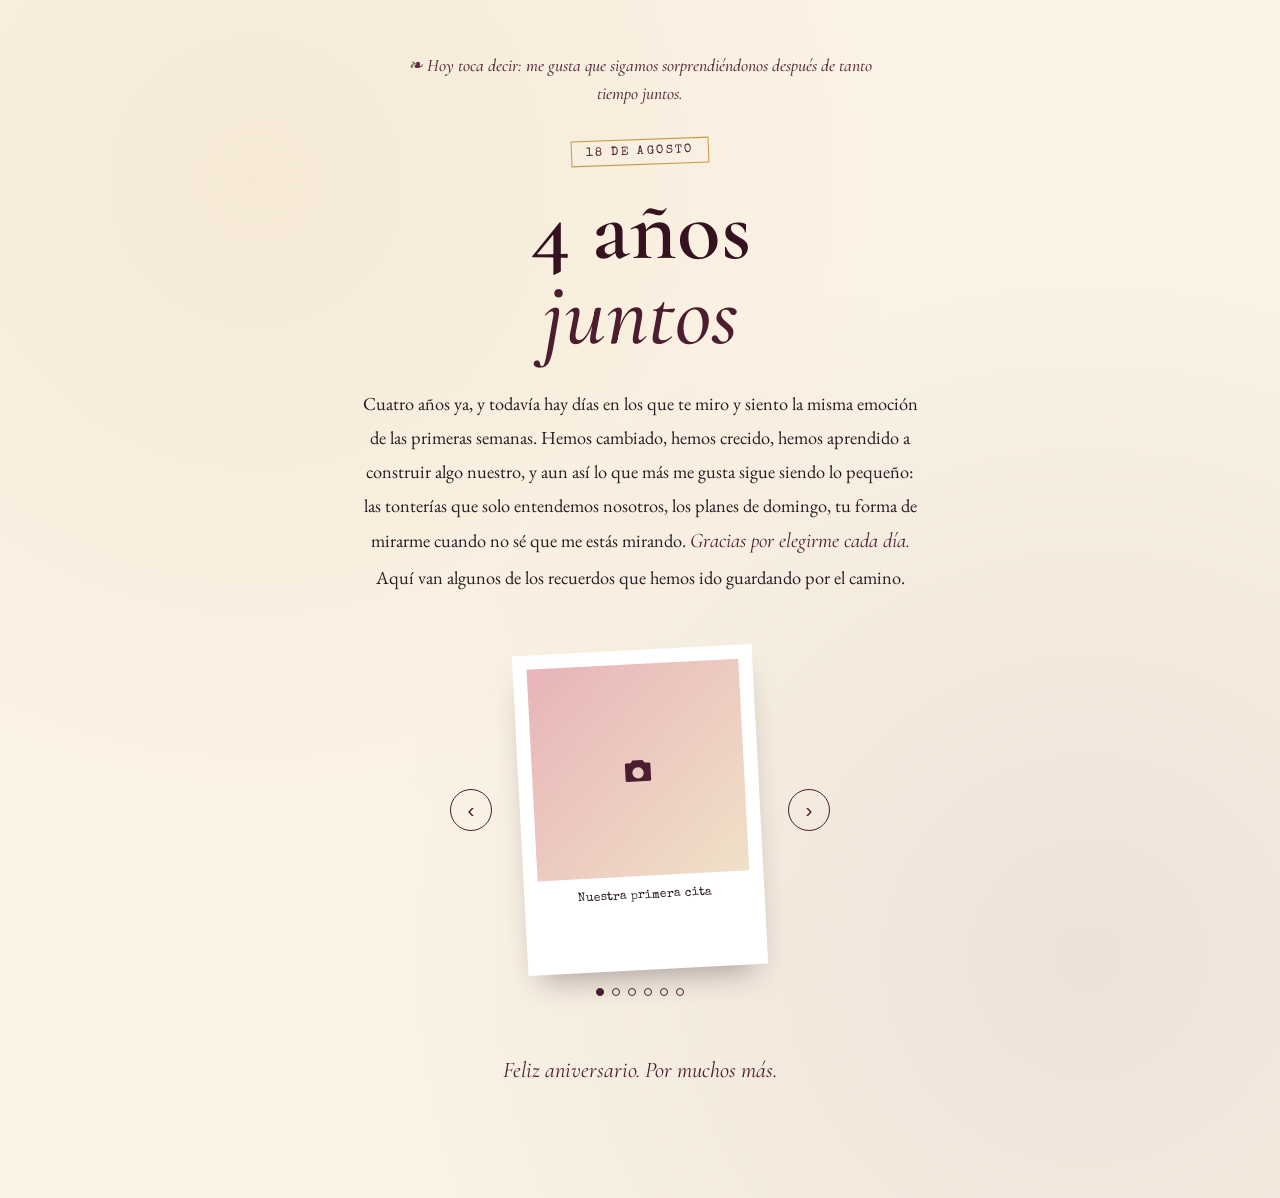
==== pagina2.html @ 9cd6035f "BASE" ====
<!DOCTYPE html>
<html lang="es">
<head>
<meta charset="UTF-8">
<meta name="viewport" content="width=device-width, initial-scale=1.0">
<title>4 años juntos</title>
<link rel="icon" href="data:image/svg+xml,%3Csvg xmlns='http://www.w3.org/2000/svg' viewBox='0 0 32 32'%3E%3Ctext y='26' font-size='26'%3E%E2%9D%A4%EF%B8%8F%3C/text%3E%3C/svg%3E">
<link rel="preconnect" href="https://fonts.googleapis.com">
<link rel="preconnect" href="https://fonts.gstatic.com" crossorigin>
<link href="https://fonts.googleapis.com/css2?family=Cormorant+Garamond:ital,wght@0,400;0,500;0,600;1,500&family=EB+Garamond:ital,wght@0,400;0,500;1,400&family=Special+Elite&display=swap" rel="stylesheet">
<link rel="stylesheet" href="styles.css">
</head>
<body>

  <div class="letter-page">
    <p class="daily-phrase" id="dailyPhrase"></p>
    <span class="date-stamp">18 de agosto</span>
    <h1 class="big-title">4 años<span>juntos</span></h1>

    <p class="love-text">
      Cuatro años ya, y todavía hay días en los que te miro y siento
      la misma emoción de las primeras semanas. Hemos cambiado, hemos
      crecido, hemos aprendido a construir algo nuestro, y aun así lo
      que más me gusta sigue siendo lo pequeño: las tonterías que solo
      entendemos nosotros, los planes de domingo, tu forma de mirarme
      cuando no sé que me estás mirando. <em>Gracias por elegirme cada día.</em>
      Aquí van algunos de los recuerdos que hemos ido guardando por el camino.
    </p>

    <div class="carousel">
      <button class="nav" id="prevBtn" aria-label="Foto anterior">‹</button>
      <div class="track-viewport" id="trackViewport">
        <!-- Cada figura es una foto. Sustituye el src de cada <img> por tus fotos reales
             (por ejemplo: fotos/1.jpg) y cambia el texto del figcaption por tu propio recuerdo. -->
        <figure class="polaroid" style="--tilt:-3deg">
          <div class="photo-frame">
            <img src="fotos/1.jpg" alt="Recuerdo 1" onerror="this.style.display='none'; this.nextElementSibling.style.display='flex'">
            <div class="fallback-icon" style="display:none; align-items:center; justify-content:center; width:100%; height:100%;">
              <svg viewBox="0 0 24 24"><path d="M4 7h3l1.5-2h7L17 7h3a1 1 0 0 1 1 1v11a1 1 0 0 1-1 1H4a1 1 0 0 1-1-1V8a1 1 0 0 1 1-1zm8 3a4 4 0 1 0 0 8 4 4 0 0 0 0-8z"/></svg>
            </div>
          </div>
          <figcaption>Nuestra primera cita</figcaption>
        </figure>
        <figure class="polaroid" style="--tilt:2deg">
          <div class="photo-frame">
            <img src="fotos/2.jpg" alt="Recuerdo 2" onerror="this.style.display='none'; this.nextElementSibling.style.display='flex'">
            <div class="fallback-icon" style="display:none; align-items:center; justify-content:center; width:100%; height:100%;">
              <svg viewBox="0 0 24 24"><path d="M4 7h3l1.5-2h7L17 7h3a1 1 0 0 1 1 1v11a1 1 0 0 1-1 1H4a1 1 0 0 1-1-1V8a1 1 0 0 1 1-1zm8 3a4 4 0 1 0 0 8 4 4 0 0 0 0-8z"/></svg>
            </div>
          </div>
          <figcaption>El primer viaje juntos</figcaption>
        </figure>
        <figure class="polaroid" style="--tilt:-1.5deg">
          <div class="photo-frame">
            <img src="fotos/3.jpg" alt="Recuerdo 3" onerror="this.style.display='none'; this.nextElementSibling.style.display='flex'">
            <div class="fallback-icon" style="display:none; align-items:center; justify-content:center; width:100%; height:100%;">
              <svg viewBox="0 0 24 24"><path d="M4 7h3l1.5-2h7L17 7h3a1 1 0 0 1 1 1v11a1 1 0 0 1-1 1H4a1 1 0 0 1-1-1V8a1 1 0 0 1 1-1zm8 3a4 4 0 1 0 0 8 4 4 0 0 0 0-8z"/></svg>
            </div>
          </div>
          <figcaption>Una noche cualquiera, de las buenas</figcaption>
        </figure>
        <figure class="polaroid" style="--tilt:3deg">
          <div class="photo-frame">
            <img src="fotos/4.jpg" alt="Recuerdo 4" onerror="this.style.display='none'; this.nextElementSibling.style.display='flex'">
            <div class="fallback-icon" style="display:none; align-items:center; justify-content:center; width:100%; height:100%;">
              <svg viewBox="0 0 24 24"><path d="M4 7h3l1.5-2h7L17 7h3a1 1 0 0 1 1 1v11a1 1 0 0 1-1 1H4a1 1 0 0 1-1-1V8a1 1 0 0 1 1-1zm8 3a4 4 0 1 0 0 8 4 4 0 0 0 0-8z"/></svg>
            </div>
          </div>
          <figcaption>Celebrando un cumpleaños</figcaption>
        </figure>
        <figure class="polaroid" style="--tilt:-2deg">
          <div class="photo-frame">
            <img src="fotos/5.jpg" alt="Recuerdo 5" onerror="this.style.display='none'; this.nextElementSibling.style.display='flex'">
            <div class="fallback-icon" style="display:none; align-items:center; justify-content:center; width:100%; height:100%;">
              <svg viewBox="0 0 24 24"><path d="M4 7h3l1.5-2h7L17 7h3a1 1 0 0 1 1 1v11a1 1 0 0 1-1 1H4a1 1 0 0 1-1-1V8a1 1 0 0 1 1-1zm8 3a4 4 0 1 0 0 8 4 4 0 0 0 0-8z"/></svg>
            </div>
          </div>
          <figcaption>Un domingo de sofá y manta</figcaption>
        </figure>
        <figure class="polaroid" style="--tilt:1.5deg">
          <div class="photo-frame">
            <img src="fotos/6.jpg" alt="Recuerdo 6" onerror="this.style.display='none'; this.nextElementSibling.style.display='flex'">
            <div class="fallback-icon" style="display:none; align-items:center; justify-content:center; width:100%; height:100%;">
              <svg viewBox="0 0 24 24"><path d="M4 7h3l1.5-2h7L17 7h3a1 1 0 0 1 1 1v11a1 1 0 0 1-1 1H4a1 1 0 0 1-1-1V8a1 1 0 0 1 1-1zm8 3a4 4 0 1 0 0 8 4 4 0 0 0 0-8z"/></svg>
            </div>
          </div>
          <figcaption>18 de agosto, otra vez</figcaption>
        </figure>
      </div>
      <button class="nav" id="nextBtn" aria-label="Foto siguiente">›</button>
    </div>

    <div class="dots" id="dots"></div>

    <p class="signature">Feliz aniversario. Por muchos más.</p>
  </div>

<script>
(function(){
  // ---------- frase del día ----------
  // El calendario empieza el 18 de agosto de 2026 y se repite cada 365 días,
  // así que en cada aniversario (18 de agosto) vuelve a mostrarse la primera frase del ciclo.
  var START_DATE = new Date(2026, 7, 22); // mes 7 = agosto (los meses en JS empiezan en 0)
  var dailyPhraseEl = document.getElementById('dailyPhrase');

  function getTodayIndex(){
    var now = new Date();
    var today = new Date(now.getFullYear(), now.getMonth(), now.getDate());
    var diffDays = Math.floor((today - START_DATE) / (1000 * 60 * 60 * 24));
    return ((diffDays % 365) + 365) % 365;
  }

  fetch('frases.json')
    .then(function(res){ return res.json(); })
    .then(function(frases){
      var idx = getTodayIndex();
      if (dailyPhraseEl && frases[idx]) {
        dailyPhraseEl.textContent = frases[idx];
      }
    })
    .catch(function(){
      // Si se abre el archivo directamente (doble clic) el navegador bloquea
      // la carga del JSON por seguridad. Al subirlo a GitHub Pages funciona sin problema.
      if (dailyPhraseEl) dailyPhraseEl.style.display = 'none';
    });

  // ---------- carrusel ----------
  var slides = Array.prototype.slice.call(document.querySelectorAll('.polaroid'));
  var dotsWrap = document.getElementById('dots');
  var prevBtn = document.getElementById('prevBtn');
  var nextBtn = document.getElementById('nextBtn');
  var current = 0;

  slides.forEach(function(_, i){
    var b = document.createElement('button');
    b.setAttribute('aria-label', 'Ir a la foto ' + (i+1));
    b.addEventListener('click', function(){ show(i); });
    dotsWrap.appendChild(b);
  });
  var dots = Array.prototype.slice.call(dotsWrap.children);

  function show(i){
    current = (i + slides.length) % slides.length;
    slides.forEach(function(s, idx){ s.classList.toggle('active', idx === current); });
    dots.forEach(function(d, idx){ d.classList.toggle('active', idx === current); });
  }

  prevBtn.addEventListener('click', function(){ show(current - 1); });
  nextBtn.addEventListener('click', function(){ show(current + 1); });

  document.addEventListener('keydown', function(e){
    if(e.key === 'ArrowLeft') show(current - 1);
    if(e.key === 'ArrowRight') show(current + 1);
  });

  show(0);
})();
</script>

</body>
</html>
---- styles.css ----
/* ============ TOKENS ============ */
:root{
  --paper:      #FBF3E6;
  --paper-deep: #F0E1C8;
  --wine:       #4B1D2F;
  --wine-deep:  #34121F;
  --blush:      #E8B4B8;
  --gold:       #C69A4B;
  --ink:        #2B1B22;

  --display: 'Cormorant Garamond', serif;
  --body:    'EB Garamond', serif;
  --mono:    'Special Elite', monospace;
}

*{ box-sizing: border-box; }

html, body{
  margin:0; padding:0;
  min-height:100vh;
  background: var(--paper);
  color: var(--ink);
  font-family: var(--body);
}

body{
  background-image:
    radial-gradient(circle at 20% 15%, rgba(198,154,75,0.10), transparent 45%),
    radial-gradient(circle at 85% 80%, rgba(75,29,47,0.08), transparent 50%);
  overflow-x: hidden;
  width: 100%;
  min-height: 100vh;
  min-height: 100dvh;
  display: flex;
  align-items: center;
  justify-content: center;
  padding: 32px 20px;
  opacity: 0;
  animation: pageFadeIn .6s ease forwards;
}

@keyframes pageFadeIn{ to{ opacity: 1; } }

a{ color: inherit; }

/* visible keyboard focus */
:focus-visible{
  outline: 2px solid var(--wine);
  outline-offset: 3px;
}

.eyebrow-mono{
  font-family: var(--mono);
  font-size: 11px;
  letter-spacing: .18em;
  text-transform: uppercase;
  color: var(--wine);
  opacity: .75;
}

/* ============================================================
   PÁGINA 1 — index.html — pantalla de la clave
   ============================================================ */

.envelope-card{
  position: relative;
  width: 100%;
  max-width: 420px;
  background: var(--paper);
  border: 1px solid rgba(75,29,47,0.18);
  box-shadow: 0 30px 60px -25px rgba(43,27,34,0.45);
  padding: 56px 36px 40px;
  text-align: center;
  background-image:
    repeating-linear-gradient(0deg, rgba(43,27,34,0.02) 0px, rgba(43,27,34,0.02) 1px, transparent 1px, transparent 26px);
  overflow-wrap: break-word;
}

.envelope-card::before{
  content:"";
  position:absolute; inset: 10px;
  border: 1px solid rgba(198,154,75,0.55);
  pointer-events:none;
}

.wax-seal{
  width: 78px; height: 78px;
  margin: -96px auto 22px;
  border-radius: 50%;
  background: radial-gradient(circle at 35% 30%, #7a2d43, var(--wine) 60%, var(--wine-deep) 100%);
  display:flex; align-items:center; justify-content:center;
  box-shadow: 0 10px 18px -6px rgba(52,18,31,0.55), inset 0 -4px 6px rgba(0,0,0,0.25);
}
.wax-seal svg{ width: 34px; height: 34px; fill: var(--blush); }

.wax-seal.cracking{ animation: crack .55s ease forwards; }
@keyframes crack{
  0%{ transform: scale(1) rotate(0deg); }
  35%{ transform: scale(1.12) rotate(-8deg); }
  60%{ transform: scale(0.9) rotate(6deg); }
  100%{ transform: scale(0) rotate(25deg); opacity: 0; }
}

.letter-title{
  font-family: var(--display);
  font-style: italic;
  font-weight: 500;
  font-size: 2.4rem;
  margin: 10px 0 6px;
  color: var(--wine-deep);
}

.letter-hint{
  font-size: 1rem;
  color: var(--ink);
  opacity: .75;
  margin: 0 0 28px;
  line-height: 1.5;
}

#lockForm{
  display:flex;
  gap: 10px;
  margin-bottom: 14px;
}

#dateInput{
  flex: 1;
  font-family: var(--mono);
  font-size: 1.05rem;
  letter-spacing: .08em;
  text-align:center;
  padding: 13px 10px;
  border: 1px solid rgba(75,29,47,0.35);
  background: #fff;
  color: var(--ink);
}
#dateInput::placeholder{ color: rgba(43,27,34,0.35); }

.btn-primary{
  font-family: var(--mono);
  font-size: .8rem;
  letter-spacing: .12em;
  text-transform: uppercase;
  background: var(--wine);
  color: var(--paper);
  border: none;
  padding: 0 22px;
  cursor: pointer;
  transition: background .25s ease, transform .15s ease;
}
.btn-primary:hover{ background: var(--wine-deep); }
.btn-primary:active{ transform: scale(.97); }

.error-msg{
  font-size: .85rem;
  color: #8a2b2b;
  min-height: 18px;
  margin: 0;
  opacity: 0;
  transition: opacity .2s ease;
}
.error-msg.show{ opacity: 1; }

.envelope-card.shake{ animation: shake .4s ease; }
@keyframes shake{
  0%,100%{ transform: translateX(0); }
  20%{ transform: translateX(-8px); }
  40%{ transform: translateX(7px); }
  60%{ transform: translateX(-5px); }
  80%{ transform: translateX(4px); }
}

/* corazones flotantes al acertar */
.heart-burst{ position: fixed; inset: 0; pointer-events: none; z-index: 50; }
.heart-burst span{
  position: absolute;
  bottom: -10px;
  font-size: 1.2rem;
  color: var(--wine);
  opacity: .85;
  animation: floatUp 2.4s ease-in forwards;
}
@keyframes floatUp{
  to{ transform: translateY(-100vh) rotate(20deg); opacity: 0; }
}

/* ============================================================
   PÁGINA 2 — pagina2.html — carta y carrusel
   ============================================================ */

.letter-page{
  width: 100%;
  max-width: 780px;
  text-align: center;
  padding: 20px 0 60px;
}

.daily-phrase{
  font-family: var(--display);
  font-style: italic;
  font-weight: 500;
  font-size: 1.1rem;
  line-height: 1.6;
  max-width: 480px;
  margin: 0 auto 30px;
  color: var(--wine);
  opacity: .9;
}
.daily-phrase:empty{ display: none; }
.daily-phrase::before{ content: "❧ "; }

.date-stamp{
  display:inline-block;
  font-family: var(--mono);
  font-size: 12px;
  letter-spacing: .2em;
  text-transform: uppercase;
  color: var(--wine);
  border: 1px solid var(--gold);
  padding: 6px 14px;
  margin-bottom: 22px;
  transform: rotate(-2deg);
}

.big-title{
  font-family: var(--display);
  font-weight: 600;
  line-height: .95;
  font-size: clamp(3rem, 10vw, 5.6rem);
  color: var(--wine-deep);
  margin: 0 0 28px;
}
.big-title span{
  display:block;
  font-style: italic;
  font-weight: 500;
  color: var(--wine);
}

.love-text{
  max-width: 560px;
  margin: 0 auto 56px;
  font-size: 1.15rem;
  line-height: 1.85;
  color: var(--ink);
}
.love-text em{
  font-family: var(--display);
  font-style: italic;
  font-size: 1.3rem;
  color: var(--wine);
}

/* ---------- carrusel ---------- */
.carousel{
  display:flex;
  align-items:center;
  justify-content:center;
  gap: 18px;
  margin-bottom: 18px;
}

.nav{
  background: none;
  border: 1px solid var(--wine);
  color: var(--wine);
  width: 42px; height: 42px;
  border-radius: 50%;
  font-size: 1.3rem;
  line-height: 1;
  cursor: pointer;
  flex-shrink: 0;
  transition: background .2s ease, color .2s ease;
}
.nav:hover{ background: var(--wine); color: var(--paper); }

.track-viewport{
  width: 260px;
  height: 320px;
  position: relative;
}

.polaroid{
  position: absolute;
  inset: 0;
  margin: auto;
  width: 240px;
  background: #fff;
  padding: 14px 14px 0;
  box-shadow: 0 18px 32px -14px rgba(43,27,34,0.4);
  opacity: 0;
  transform: scale(.9) rotate(0deg);
  transition: opacity .45s ease, transform .45s ease;
  pointer-events: none;
}
.polaroid.active{
  opacity: 1;
  transform: scale(1) rotate(var(--tilt, 0deg));
  pointer-events: auto;
  z-index: 2;
}

.photo-frame{
  width: 100%;
  aspect-ratio: 1 / 1;
  background: linear-gradient(135deg, var(--blush), var(--paper-deep));
  display:flex; align-items:center; justify-content:center;
  overflow:hidden;
}
.photo-frame img{
  width:100%; height:100%; object-fit: cover; display:block;
}
.photo-frame .fallback-icon svg{ width: 34px; height: 34px; fill: var(--wine); }

.polaroid figcaption{
  font-family: var(--mono);
  font-size: 12px;
  text-align:center;
  padding: 14px 4px 18px;
  color: var(--ink);
}

.dots{
  display:flex;
  gap: 8px;
  justify-content:center;
  margin-top: 6px;
}
.dots button{
  width: 8px; height: 8px;
  border-radius: 50%;
  border: 1px solid var(--wine);
  background: transparent;
  padding:0;
  cursor:pointer;
}
.dots button.active{ background: var(--wine); }

.signature{
  margin-top: 60px;
  font-family: var(--display);
  font-style: italic;
  font-size: 1.4rem;
  color: var(--wine);
}

/* ============ RESPONSIVE ============ */

/* tablets y móviles grandes */
@media (max-width: 640px){
  body{ padding: 24px 16px; }

  .envelope-card{ padding: 52px 24px 30px; max-width: 380px; }
  .wax-seal{ width: 68px; height: 68px; margin: -84px auto 18px; }
  .wax-seal svg{ width: 30px; height: 30px; }
  .letter-title{ font-size: 2.1rem; }
  .letter-hint{ font-size: .92rem; margin-bottom: 24px; }

  #lockForm{ gap: 8px; }
  #dateInput{ font-size: 1rem; padding: 12px 8px; min-width: 0; }
  .btn-primary{ padding: 0 16px; font-size: .72rem; letter-spacing: .08em; }

  .letter-page{ padding: 12px 0 40px; }
  .daily-phrase{ font-size: .95rem; margin-bottom: 22px; }
  .date-stamp{ font-size: 10px; padding: 5px 12px; margin-bottom: 16px; }
  .big-title{ margin-bottom: 20px; }
  .love-text{ font-size: 1rem; line-height: 1.75; margin-bottom: 40px; }
  .love-text em{ font-size: 1.1rem; }

  .carousel{ gap: 8px; }
  .nav{ width: 38px; height: 38px; font-size: 1.15rem; }
  .track-viewport{ width: 220px; height: 280px; }
  .polaroid{ width: 200px; padding: 12px 12px 0; }
  .signature{ margin-top: 40px; font-size: 1.2rem; }
}

/* móviles pequeños */
@media (max-width: 360px){
  body{ padding: 20px 12px; }

  .envelope-card{ padding: 48px 16px 26px; }
  .wax-seal{ width: 60px; height: 60px; margin: -74px auto 16px; }
  .wax-seal svg{ width: 26px; height: 26px; }
  .letter-title{ font-size: 1.8rem; }
  .letter-hint{ font-size: .85rem; }

  #lockForm{ flex-direction: column; }
  .btn-primary{ padding: 12px; }

  .track-viewport{ width: 180px; height: 230px; }
  .polaroid{ width: 165px; }
  .nav{ width: 34px; height: 34px; font-size: 1rem; }
  .big-title{ margin-bottom: 16px; }
}

/* pantallas bajas (móvil en horizontal) */
@media (max-height: 560px) and (orientation: landscape){
  body{ align-items: flex-start; padding-top: 20px; }
  .wax-seal{ margin-top: -60px; width: 56px; height: 56px; }
  .letter-page{ padding-top: 4px; }
  .love-text{ margin-bottom: 28px; }
}

/* ============ REDUCED MOTION ============ */
@media (prefers-reduced-motion: reduce){
  *{ animation-duration: .001ms !important; transition-duration: .001ms !important; }
}
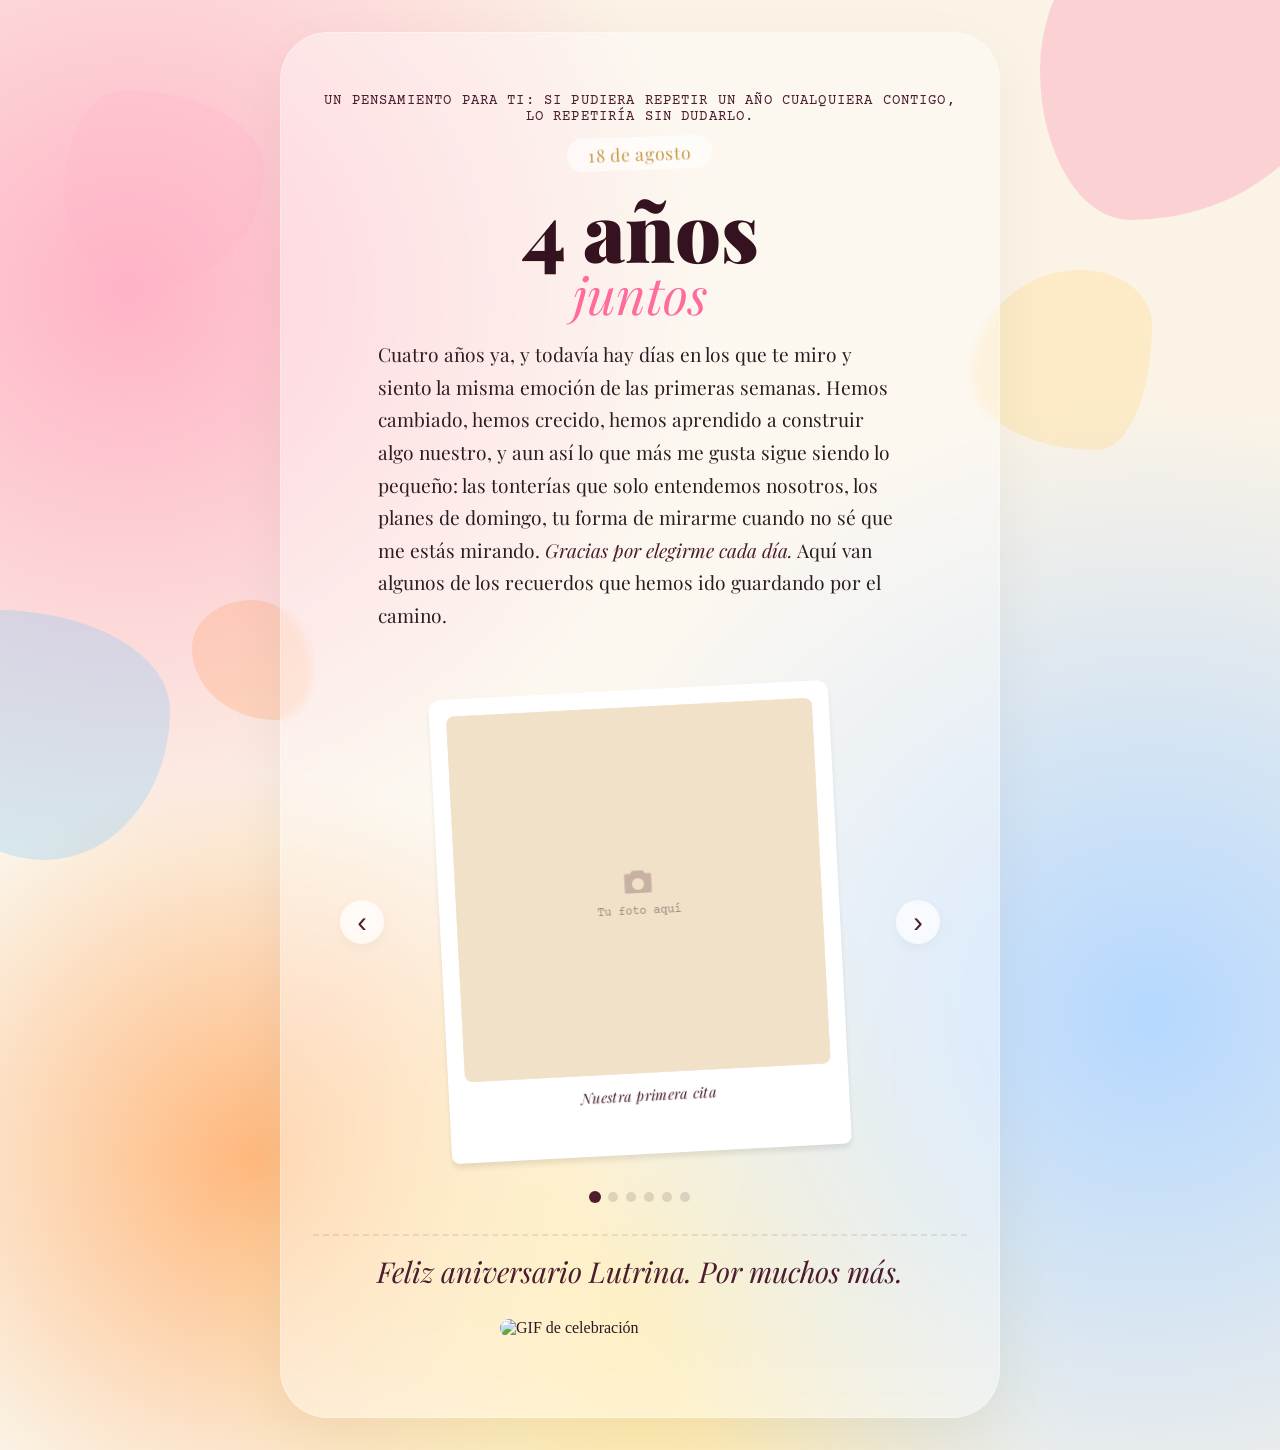
==== commit 19c4bbca: "UPDATE" ====
--- a/pagina2.html
+++ b/pagina2.html
@@ -7,10 +7,76 @@
 <link rel="icon" href="data:image/svg+xml,%3Csvg xmlns='http://www.w3.org/2000/svg' viewBox='0 0 32 32'%3E%3Ctext y='26' font-size='26'%3E%E2%9D%A4%EF%B8%8F%3C/text%3E%3C/svg%3E">
 <link rel="preconnect" href="https://fonts.googleapis.com">
 <link rel="preconnect" href="https://fonts.gstatic.com" crossorigin>
-<link href="https://fonts.googleapis.com/css2?family=Cormorant+Garamond:ital,wght@0,400;0,500;0,600;1,500&family=EB+Garamond:ital,wght@0,400;0,500;1,400&family=Special+Elite&display=swap" rel="stylesheet">
+<link href="https://fonts.googleapis.com/css2?family=Playfair+Display:ital,wght@0,400;0,600;0,700;1,500&family=DM+Serif+Display:ital@0;1&family=Courier+Prime:ital,wght@0,400;0,700;1,400&display=swap" rel="stylesheet">
 <link rel="stylesheet" href="styles.css">
+<style>
+  /* Animaciones al scroll y efectos hover específicos */
+  .daily-phrase,
+  .date-stamp,
+  .big-title,
+  .love-text,
+  .signature {
+    opacity: 0;
+    transform: translateY(40px) scale(0.95);
+    transition: opacity 0.9s cubic-bezier(0.23, 1, 0.32, 1),
+                transform 0.9s cubic-bezier(0.23, 1, 0.32, 1);
+    will-change: transform, opacity;
+  }
+
+  .daily-phrase.visible {
+    opacity: 1;
+    transform: translateY(0) scale(1);
+    transition-delay: 0.1s;
+  }
+  .date-stamp.visible {
+    opacity: 1;
+    transform: translateY(0) rotate(-2deg) scale(1);
+    transition-delay: 0.2s;
+  }
+  .big-title.visible {
+    opacity: 1;
+    transform: translateY(0) scale(1);
+    transition-delay: 0.3s;
+  }
+  .love-text.visible {
+    opacity: 1;
+    transform: translateY(0) scale(1);
+    transition-delay: 0.4s;
+  }
+  .signature.visible {
+    opacity: 1;
+    transform: translateY(0) scale(1);
+    transition-delay: 0.6s;
+    animation: glowPulse 2.5s ease-in-out infinite alternate;
+  }
+
+  .daily-phrase:hover,
+  .big-title:hover,
+  .love-text:hover,
+  .signature:hover {
+    transform: scale(1.02) translateY(-2px);
+    transition: transform 0.3s ease;
+    text-shadow: 0 4px 12px rgba(255,107,157,0.15);
+  }
+  .date-stamp:hover {
+    transform: rotate(0deg) scale(1.05);
+    transition: transform 0.3s ease;
+  }
+
+  @keyframes glowPulse {
+    0% { text-shadow: 0 0 8px rgba(255,107,157,0.2), 0 0 16px rgba(255,107,157,0.05); }
+    100% { text-shadow: 0 0 24px rgba(255,107,157,0.4), 0 0 48px rgba(255,107,157,0.15); }
+  }
+</style>
 </head>
 <body>
+  <div class="collage-bg">
+    <div class="shape shape-1" data-speed="-0.03"></div>
+    <div class="shape shape-2" data-speed="0.05"></div>
+    <div class="shape shape-3" data-speed="-0.02"></div>
+    <div class="shape shape-4" data-speed="0.04"></div>
+    <div class="shape shape-5" data-speed="-0.06"></div>
+  </div>
 
   <div class="letter-page">
     <p class="daily-phrase" id="dailyPhrase"></p>
@@ -30,13 +96,12 @@
     <div class="carousel">
       <button class="nav" id="prevBtn" aria-label="Foto anterior">‹</button>
       <div class="track-viewport" id="trackViewport">
-        <!-- Cada figura es una foto. Sustituye el src de cada <img> por tus fotos reales
-             (por ejemplo: fotos/1.jpg) y cambia el texto del figcaption por tu propio recuerdo. -->
         <figure class="polaroid" style="--tilt:-3deg">
           <div class="photo-frame">
             <img src="fotos/1.jpg" alt="Recuerdo 1" onerror="this.style.display='none'; this.nextElementSibling.style.display='flex'">
-            <div class="fallback-icon" style="display:none; align-items:center; justify-content:center; width:100%; height:100%;">
-              <svg viewBox="0 0 24 24"><path d="M4 7h3l1.5-2h7L17 7h3a1 1 0 0 1 1 1v11a1 1 0 0 1-1 1H4a1 1 0 0 1-1-1V8a1 1 0 0 1 1-1zm8 3a4 4 0 1 0 0 8 4 4 0 0 0 0-8z"/></svg>
+            <div class="fallback-icon" style="display:none; align-items:center; justify-content:center; width:100%; height:100%; flex-direction:column; gap:6px; background:var(--paper-deep);">
+              <svg viewBox="0 0 24 24" width="36" height="36"><path d="M4 7h3l1.5-2h7L17 7h3a1 1 0 0 1 1 1v11a1 1 0 0 1-1 1H4a1 1 0 0 1-1-1V8a1 1 0 0 1 1-1zm8 3a4 4 0 1 0 0 8 4 4 0 0 0 0-8z"/></svg>
+              <span style="font-family:var(--font-mono); font-size:12px; opacity:0.7;">Tu foto aquí</span>
             </div>
           </div>
           <figcaption>Nuestra primera cita</figcaption>
@@ -44,8 +109,9 @@
         <figure class="polaroid" style="--tilt:2deg">
           <div class="photo-frame">
             <img src="fotos/2.jpg" alt="Recuerdo 2" onerror="this.style.display='none'; this.nextElementSibling.style.display='flex'">
-            <div class="fallback-icon" style="display:none; align-items:center; justify-content:center; width:100%; height:100%;">
-              <svg viewBox="0 0 24 24"><path d="M4 7h3l1.5-2h7L17 7h3a1 1 0 0 1 1 1v11a1 1 0 0 1-1 1H4a1 1 0 0 1-1-1V8a1 1 0 0 1 1-1zm8 3a4 4 0 1 0 0 8 4 4 0 0 0 0-8z"/></svg>
+            <div class="fallback-icon" style="display:none; align-items:center; justify-content:center; width:100%; height:100%; flex-direction:column; gap:6px; background:var(--paper-deep);">
+              <svg viewBox="0 0 24 24" width="36" height="36"><path d="M4 7h3l1.5-2h7L17 7h3a1 1 0 0 1 1 1v11a1 1 0 0 1-1 1H4a1 1 0 0 1-1-1V8a1 1 0 0 1 1-1zm8 3a4 4 0 1 0 0 8 4 4 0 0 0 0-8z"/></svg>
+              <span style="font-family:var(--font-mono); font-size:12px; opacity:0.7;">Tu foto aquí</span>
             </div>
           </div>
           <figcaption>El primer viaje juntos</figcaption>
@@ -53,17 +119,19 @@
         <figure class="polaroid" style="--tilt:-1.5deg">
           <div class="photo-frame">
             <img src="fotos/3.jpg" alt="Recuerdo 3" onerror="this.style.display='none'; this.nextElementSibling.style.display='flex'">
-            <div class="fallback-icon" style="display:none; align-items:center; justify-content:center; width:100%; height:100%;">
-              <svg viewBox="0 0 24 24"><path d="M4 7h3l1.5-2h7L17 7h3a1 1 0 0 1 1 1v11a1 1 0 0 1-1 1H4a1 1 0 0 1-1-1V8a1 1 0 0 1 1-1zm8 3a4 4 0 1 0 0 8 4 4 0 0 0 0-8z"/></svg>
-            </div>
-          </div>
-          <figcaption>Una noche cualquiera, de las buenas</figcaption>
+            <div class="fallback-icon" style="display:none; align-items:center; justify-content:center; width:100%; height:100%; flex-direction:column; gap:6px; background:var(--paper-deep);">
+              <svg viewBox="0 0 24 24" width="36" height="36"><path d="M4 7h3l1.5-2h7L17 7h3a1 1 0 0 1 1 1v11a1 1 0 0 1-1 1H4a1 1 0 0 1-1-1V8a1 1 0 0 1 1-1zm8 3a4 4 0 1 0 0 8 4 4 0 0 0 0-8z"/></svg>
+              <span style="font-family:var(--font-mono); font-size:12px; opacity:0.7;">Tu foto aquí</span>
+            </div>
+          </div>
+          <figcaption>Una noche cualquiera de las buenas</figcaption>
         </figure>
         <figure class="polaroid" style="--tilt:3deg">
           <div class="photo-frame">
             <img src="fotos/4.jpg" alt="Recuerdo 4" onerror="this.style.display='none'; this.nextElementSibling.style.display='flex'">
-            <div class="fallback-icon" style="display:none; align-items:center; justify-content:center; width:100%; height:100%;">
-              <svg viewBox="0 0 24 24"><path d="M4 7h3l1.5-2h7L17 7h3a1 1 0 0 1 1 1v11a1 1 0 0 1-1 1H4a1 1 0 0 1-1-1V8a1 1 0 0 1 1-1zm8 3a4 4 0 1 0 0 8 4 4 0 0 0 0-8z"/></svg>
+            <div class="fallback-icon" style="display:none; align-items:center; justify-content:center; width:100%; height:100%; flex-direction:column; gap:6px; background:var(--paper-deep);">
+              <svg viewBox="0 0 24 24" width="36" height="36"><path d="M4 7h3l1.5-2h7L17 7h3a1 1 0 0 1 1 1v11a1 1 0 0 1-1 1H4a1 1 0 0 1-1-1V8a1 1 0 0 1 1-1zm8 3a4 4 0 1 0 0 8 4 4 0 0 0 0-8z"/></svg>
+              <span style="font-family:var(--font-mono); font-size:12px; opacity:0.7;">Tu foto aquí</span>
             </div>
           </div>
           <figcaption>Celebrando un cumpleaños</figcaption>
@@ -71,17 +139,19 @@
         <figure class="polaroid" style="--tilt:-2deg">
           <div class="photo-frame">
             <img src="fotos/5.jpg" alt="Recuerdo 5" onerror="this.style.display='none'; this.nextElementSibling.style.display='flex'">
-            <div class="fallback-icon" style="display:none; align-items:center; justify-content:center; width:100%; height:100%;">
-              <svg viewBox="0 0 24 24"><path d="M4 7h3l1.5-2h7L17 7h3a1 1 0 0 1 1 1v11a1 1 0 0 1-1 1H4a1 1 0 0 1-1-1V8a1 1 0 0 1 1-1zm8 3a4 4 0 1 0 0 8 4 4 0 0 0 0-8z"/></svg>
-            </div>
-          </div>
-          <figcaption>Un domingo de sofá y manta</figcaption>
+            <div class="fallback-icon" style="display:none; align-items:center; justify-content:center; width:100%; height:100%; flex-direction:column; gap:6px; background:var(--paper-deep);">
+              <svg viewBox="0 0 24 24" width="36" height="36"><path d="M4 7h3l1.5-2h7L17 7h3a1 1 0 0 1 1 1v11a1 1 0 0 1-1 1H4a1 1 0 0 1-1-1V8a1 1 0 0 1 1-1zm8 3a4 4 0 1 0 0 8 4 4 0 0 0 0-8z"/></svg>
+              <span style="font-family:var(--font-mono); font-size:12px; opacity:0.7;">Tu foto aquí</span>
+            </div>
+          </div>
+          <figcaption>Recuerdo Desbloqueado</figcaption>
         </figure>
         <figure class="polaroid" style="--tilt:1.5deg">
           <div class="photo-frame">
             <img src="fotos/6.jpg" alt="Recuerdo 6" onerror="this.style.display='none'; this.nextElementSibling.style.display='flex'">
-            <div class="fallback-icon" style="display:none; align-items:center; justify-content:center; width:100%; height:100%;">
-              <svg viewBox="0 0 24 24"><path d="M4 7h3l1.5-2h7L17 7h3a1 1 0 0 1 1 1v11a1 1 0 0 1-1 1H4a1 1 0 0 1-1-1V8a1 1 0 0 1 1-1zm8 3a4 4 0 1 0 0 8 4 4 0 0 0 0-8z"/></svg>
+            <div class="fallback-icon" style="display:none; align-items:center; justify-content:center; width:100%; height:100%; flex-direction:column; gap:6px; background:var(--paper-deep);">
+              <svg viewBox="0 0 24 24" width="36" height="36"><path d="M4 7h3l1.5-2h7L17 7h3a1 1 0 0 1 1 1v11a1 1 0 0 1-1 1H4a1 1 0 0 1-1-1V8a1 1 0 0 1 1-1zm8 3a4 4 0 1 0 0 8 4 4 0 0 0 0-8z"/></svg>
+              <span style="font-family:var(--font-mono); font-size:12px; opacity:0.7;">Tu foto aquí</span>
             </div>
           </div>
           <figcaption>18 de agosto, otra vez</figcaption>
@@ -92,15 +162,19 @@
 
     <div class="dots" id="dots"></div>
 
-    <p class="signature">Feliz aniversario. Por muchos más.</p>
+    <p class="signature">Feliz aniversario Lutrina. Por muchos más.</p>
+	
+	 <!-- GIF -->
+    <div class="gif-wrapper">
+      <img src="images/cute-otter.gif" alt="GIF de celebración" loading="lazy">
+    </div>
+	
   </div>
 
 <script>
 (function(){
-  // ---------- frase del día ----------
-  // El calendario empieza el 18 de agosto de 2026 y se repite cada 365 días,
-  // así que en cada aniversario (18 de agosto) vuelve a mostrarse la primera frase del ciclo.
-  var START_DATE = new Date(2026, 7, 22); // mes 7 = agosto (los meses en JS empiezan en 0)
+  // Frase del día
+  var START_DATE = new Date(2026, 7, 21);
   var dailyPhraseEl = document.getElementById('dailyPhrase');
 
   function getTodayIndex(){
@@ -117,14 +191,21 @@
       if (dailyPhraseEl && frases[idx]) {
         dailyPhraseEl.textContent = frases[idx];
       }
+      setTimeout(function(){
+        if (dailyPhraseEl) {
+          var rect = dailyPhraseEl.getBoundingClientRect();
+          var winHeight = window.innerHeight;
+          if (rect.top < winHeight && rect.bottom > 0) {
+            dailyPhraseEl.classList.add('visible');
+          }
+        }
+      }, 100);
     })
     .catch(function(){
-      // Si se abre el archivo directamente (doble clic) el navegador bloquea
-      // la carga del JSON por seguridad. Al subirlo a GitHub Pages funciona sin problema.
       if (dailyPhraseEl) dailyPhraseEl.style.display = 'none';
     });
 
-  // ---------- carrusel ----------
+  // Carrusel
   var slides = Array.prototype.slice.call(document.querySelectorAll('.polaroid'));
   var dotsWrap = document.getElementById('dots');
   var prevBtn = document.getElementById('prevBtn');
@@ -154,8 +235,53 @@
   });
 
   show(0);
+
+  // Intersection Observer para animaciones al scroll
+  var animatedElements = document.querySelectorAll('.daily-phrase, .date-stamp, .big-title, .love-text, .signature');
+  var observer = new IntersectionObserver(function(entries){
+    entries.forEach(function(entry){
+      if(entry.isIntersecting){
+        entry.target.classList.add('visible');
+      }
+    });
+  }, {
+    threshold: 0.1,
+    rootMargin: '0px 0px -30px 0px'
+  });
+
+  animatedElements.forEach(function(el){
+    observer.observe(el);
+  });
+
+  // Parallax para las formas
+  var shapes = document.querySelectorAll('.shape');
+  var ticking = false;
+  window.addEventListener('scroll', function(){
+    if (!ticking) {
+      window.requestAnimationFrame(function(){
+        var scrollY = window.scrollY || window.pageYOffset;
+        shapes.forEach(function(shape){
+          var speed = parseFloat(shape.getAttribute('data-speed')) || 0.02;
+          var offset = scrollY * speed;
+          shape.style.transform = 'translateY(' + offset + 'px)';
+        });
+        ticking = false;
+      });
+      ticking = true;
+    }
+  });
+
+  // Forzar visibilidad inicial
+  setTimeout(function(){
+    animatedElements.forEach(function(el){
+      var rect = el.getBoundingClientRect();
+      var winHeight = window.innerHeight;
+      if (rect.top < winHeight && rect.bottom > 0) {
+        el.classList.add('visible');
+      }
+    });
+  }, 200);
 })();
 </script>
-
 </body>
-</html>
+</html>
--- a/styles.css
+++ b/styles.css
@@ -8,9 +8,19 @@
   --gold:       #C69A4B;
   --ink:        #2B1B22;
 
-  --display: 'Cormorant Garamond', serif;
-  --body:    'EB Garamond', serif;
-  --mono:    'Special Elite', monospace;
+  --pink:       #ff6b9d;
+  --pink-light: #ffb3c6;
+  --orange:     #ff9a56;
+  --orange-light: #ffb77c;
+  --blue:       #6bc1ff;
+  --blue-light: #b5d8ff;
+  --yellow:     #ffd166;
+  --yellow-light: #ffe69b;
+  --white-glass: rgba(255,255,255,0.6);
+
+  --font-main: 'Instrument Serif', serif;
+  --font-serif: 'Playfair Display', serif;
+  --font-mono: 'Courier Prime', monospace;
 }
 
 *{ box-sizing: border-box; }
@@ -20,13 +30,15 @@
   min-height:100vh;
   background: var(--paper);
   color: var(--ink);
-  font-family: var(--body);
+  font-family: var(--font-main);
 }
 
 body{
   background-image:
-    radial-gradient(circle at 20% 15%, rgba(198,154,75,0.10), transparent 45%),
-    radial-gradient(circle at 85% 80%, rgba(75,29,47,0.08), transparent 50%);
+    radial-gradient(circle at 10% 20%, var(--pink-light) 0%, transparent 35%),
+    radial-gradient(circle at 90% 70%, var(--blue-light) 0%, transparent 40%),
+    radial-gradient(circle at 50% 90%, var(--yellow-light) 0%, transparent 30%),
+    radial-gradient(circle at 20% 80%, var(--orange-light) 0%, transparent 25%);
   overflow-x: hidden;
   width: 100%;
   min-height: 100vh;
@@ -35,128 +47,261 @@
   align-items: center;
   justify-content: center;
   padding: 32px 20px;
-  opacity: 0;
-  animation: pageFadeIn .6s ease forwards;
-}
-
-@keyframes pageFadeIn{ to{ opacity: 1; } }
-
-a{ color: inherit; }
-
-/* visible keyboard focus */
-:focus-visible{
-  outline: 2px solid var(--wine);
-  outline-offset: 3px;
+  position: relative;
+}
+
+/* ===== Fondo collage (z-index 0) ===== */
+.collage-bg{
+  position: fixed;
+  inset: 0;
+  z-index: 0;
+  pointer-events: none;
+  overflow: hidden;
+}
+.shape{
+  position: absolute;
+  border-radius: 50%;
+  opacity: 0.25;
+  mix-blend-mode: multiply;
+}
+.shape-1{
+  width: 300px; height: 300px;
+  top: -80px; right: -60px;
+  background: var(--pink);
+  transform: rotate(15deg);
+  border-radius: 40% 60% 70% 30% / 50% 40% 60% 50%;
+}
+.shape-2{
+  width: 250px; height: 250px;
+  bottom: 40px; left: -80px;
+  background: var(--blue);
+  border-radius: 30% 70% 50% 50% / 50% 40% 60% 50%;
+}
+.shape-3{
+  width: 180px; height: 180px;
+  top: 30%; right: 10%;
+  background: var(--yellow);
+  border-radius: 60% 40% 30% 70% / 60% 30% 70% 40%;
+}
+.shape-4{
+  width: 120px; height: 120px;
+  bottom: 20%; left: 15%;
+  background: var(--orange);
+  border-radius: 50% 50% 30% 70% / 40% 60% 40% 60%;
+}
+.shape-5{
+  width: 200px; height: 200px;
+  top: 10%; left: 5%;
+  background: var(--pink-light);
+  border-radius: 30% 70% 60% 40% / 50% 40% 60% 50%;
+}
+
+/* ============================================================
+   INDEX – TARJETA DE BLOQUEO
+   ============================================================ */
+.card-wrapper{
+  position: relative;
+  z-index: 1;
+  width: 100%;
+  max-width: 520px;
+  display: flex;
+  justify-content: center;
+  align-items: center;
+  padding: 60px 30px;
+  margin: 0 auto;
+}
+
+/* Imágenes de esquina (flores) */
+.corner-img{
+  position: absolute;
+  z-index: 3;
+  pointer-events: none;
+  width: clamp(80px, 25vw, 200px);
+  height: auto;
+  opacity: 0.85;
+}
+.top-left{
+  top: 0;
+  left: 0;
+  transform: translate(-10%, -10%);
+}
+.bottom-right{
+  bottom: 0;
+  right: 0;
+  transform: translate(10%, 10%);
+}
+
+.envelope-card {
+  position: relative;
+  z-index: 1;
+  width: 100%;
+  max-width: 420px;
+  background: var(--white-glass);
+  backdrop-filter: blur(16px);
+  -webkit-backdrop-filter: blur(16px);
+  border-radius: 48px;
+  padding: 40px 36px 44px;
+  text-align: center;
+  box-shadow: 0 30px 60px -20px rgba(0,0,0,0.15),
+              inset 0 1px 2px rgba(255,255,255,0.8);
+  border: 1px solid rgba(255,255,255,0.3);
+  transition: transform 0.3s ease, box-shadow 0.3s ease;
+  overflow: hidden;
+}
+
+/* 👇 NUEVA REGLA: contenido por encima de la imagen de fondo */
+.envelope-card > *:not(.card-bg-image) {
+  position: relative;
+  z-index: 2;
+} 
+.envelope-card:hover{
+  transform: scale(1.02);
+  box-shadow: 0 40px 80px -20px rgba(0,0,0,0.2);
+}
+
+.card-bg-image{
+  position: absolute;
+  inset: 0;
+  z-index: 1;
+  background-image: url('images/Lock.png');
+  background-size: cover;
+  background-position: center;
+  opacity: 0.15;
+  pointer-events: none;
+  border-radius: 48px;
 }
 
 .eyebrow-mono{
-  font-family: var(--mono);
-  font-size: 11px;
-  letter-spacing: .18em;
+  font-family: var(--font-main);
+  font-size: 14px;
+  letter-spacing: .2em;
   text-transform: uppercase;
   color: var(--wine);
-  opacity: .75;
-}
-
-/* ============================================================
-   PÁGINA 1 — index.html — pantalla de la clave
-   ============================================================ */
-
-.envelope-card{
-  position: relative;
-  width: 100%;
-  max-width: 420px;
-  background: var(--paper);
-  border: 1px solid rgba(75,29,47,0.18);
-  box-shadow: 0 30px 60px -25px rgba(43,27,34,0.45);
-  padding: 56px 36px 40px;
-  text-align: center;
-  background-image:
-    repeating-linear-gradient(0deg, rgba(43,27,34,0.02) 0px, rgba(43,27,34,0.02) 1px, transparent 1px, transparent 26px);
-  overflow-wrap: break-word;
-}
-
-.envelope-card::before{
-  content:"";
-  position:absolute; inset: 10px;
-  border: 1px solid rgba(198,154,75,0.55);
-  pointer-events:none;
-}
-
-.wax-seal{
-  width: 78px; height: 78px;
-  margin: -96px auto 22px;
-  border-radius: 50%;
-  background: radial-gradient(circle at 35% 30%, #7a2d43, var(--wine) 60%, var(--wine-deep) 100%);
-  display:flex; align-items:center; justify-content:center;
-  box-shadow: 0 10px 18px -6px rgba(52,18,31,0.55), inset 0 -4px 6px rgba(0,0,0,0.25);
-}
-.wax-seal svg{ width: 34px; height: 34px; fill: var(--blush); }
-
-.wax-seal.cracking{ animation: crack .55s ease forwards; }
-@keyframes crack{
-  0%{ transform: scale(1) rotate(0deg); }
-  35%{ transform: scale(1.12) rotate(-8deg); }
-  60%{ transform: scale(0.9) rotate(6deg); }
-  100%{ transform: scale(0) rotate(25deg); opacity: 0; }
+  opacity: .7;
+  background: rgba(255,255,255,0.3);
+  display: inline-block;
+  padding: 4px 16px;
+  border-radius: 40px;
+  backdrop-filter: blur(4px);
+  margin-bottom: 8px;
 }
 
 .letter-title{
-  font-family: var(--display);
+  font-family: var(--font-main);
+  font-weight: 700;
   font-style: italic;
-  font-weight: 500;
-  font-size: 2.4rem;
-  margin: 10px 0 6px;
+  font-size: 2.8rem;
+  margin: 12px 0 8px;
   color: var(--wine-deep);
+  text-shadow: 0 2px 8px rgba(255,107,157,0.1);
 }
 
 .letter-hint{
   font-size: 1rem;
   color: var(--ink);
-  opacity: .75;
+  opacity: .8;
   margin: 0 0 28px;
   line-height: 1.5;
 }
 
 #lockForm{
-  display:flex;
-  gap: 10px;
+  display: flex;
+  flex-direction: column;
+  align-items: center;
+  gap: 16px;
   margin-bottom: 14px;
 }
 
-#dateInput{
-  flex: 1;
-  font-family: var(--mono);
-  font-size: 1.05rem;
+.date-fields{
+  display: flex;
+  align-items: center;
+  justify-content: center;
+  gap: 8px;
+  background: rgba(255,255,255,0.3);
+  backdrop-filter: blur(8px);
+  -webkit-backdrop-filter: blur(8px);
+  padding: 6px 16px 6px 12px;
+  border-radius: 60px;
+  border: 1px solid rgba(255,255,255,0.4);
+  box-shadow: inset 0 1px 3px rgba(255,255,255,0.6), 0 6px 16px rgba(0,0,0,0.04);
+  transition: border-color 0.3s, box-shadow 0.3s;
+}
+.date-fields:focus-within{
+  border-color: var(--pink);
+  box-shadow: inset 0 1px 3px rgba(255,255,255,0.6), 0 6px 20px rgba(255,107,157,0.12);
+}
+
+.date-fields input{
+  width: 60px;
+  font-family: var(--font-main);
+  font-size: 1.2rem;
+  letter-spacing: 0.06em;
+  text-align: center;
+  padding: 12px 4px;
+  border: none;
+  border-radius: 40px;
+  background: rgba(255,255,255,0.4);
+  backdrop-filter: blur(4px);
+  -webkit-backdrop-filter: blur(4px);
+  color: var(--ink);
+  box-shadow: inset 0 2px 6px rgba(0,0,0,0.04);
+  transition: background 0.2s, box-shadow 0.2s;
+}
+.date-fields input:focus{
+  outline: none;
+  background: rgba(255,255,255,0.7);
+  box-shadow: inset 0 2px 8px rgba(0,0,0,0.06), 0 0 0 3px rgba(255,107,157,0.15);
+}
+.date-fields input::placeholder{
+  color: rgba(43,27,34,0.25);
+  font-size: 0.8rem;
+  letter-spacing: 0.04em;
+  font-style: italic;
+}
+.date-fields input::-webkit-outer-spin-button,
+.date-fields input::-webkit-inner-spin-button{
+  -webkit-appearance: none;
+  margin: 0;
+}
+
+.date-separator{
+  font-family: var(--font-main);
+  font-size: 2rem;
+  color: var(--wine);
+  opacity: 0.35;
+  font-weight: 300;
+  line-height: 1;
+  padding: 0 2px;
+}
+
+.btn-primary{
+  font-family: var(--font-main);
+  font-size: 1.3rem;
   letter-spacing: .08em;
-  text-align:center;
-  padding: 13px 10px;
-  border: 1px solid rgba(75,29,47,0.35);
-  background: #fff;
-  color: var(--ink);
-}
-#dateInput::placeholder{ color: rgba(43,27,34,0.35); }
-
-.btn-primary{
-  font-family: var(--mono);
-  font-size: .8rem;
-  letter-spacing: .12em;
   text-transform: uppercase;
   background: var(--wine);
   color: var(--paper);
   border: none;
-  padding: 0 22px;
+  padding: 16px 32px;
+  border-radius: 60px;
   cursor: pointer;
-  transition: background .25s ease, transform .15s ease;
-}
-.btn-primary:hover{ background: var(--wine-deep); }
-.btn-primary:active{ transform: scale(.97); }
+  transition: all .25s ease;
+  box-shadow: 0 4px 12px rgba(75,29,47,0.2);
+  width: 100%;
+  max-width: 120px;
+}
+.btn-primary:hover{
+  background: var(--wine-deep);
+  transform: scale(1.04);
+  box-shadow: 0 8px 20px rgba(75,29,47,0.25);
+}
+.btn-primary:active{ transform: scale(.96); }
 
 .error-msg{
   font-size: .85rem;
-  color: #8a2b2b;
-  min-height: 18px;
-  margin: 0;
+  color: #c0392b;
+  min-height: 20px;
+  margin: 8px 0 0;
   opacity: 0;
   transition: opacity .2s ease;
 }
@@ -171,238 +316,336 @@
   80%{ transform: translateX(4px); }
 }
 
-/* corazones flotantes al acertar */
-.heart-burst{ position: fixed; inset: 0; pointer-events: none; z-index: 50; }
+.heart-burst{ position: fixed; inset: 0; pointer-events: none; z-index: 200; }
 .heart-burst span{
   position: absolute;
   bottom: -10px;
   font-size: 1.2rem;
+  opacity: .8;
+  animation: floatUp 2.8s ease-in forwards;
+}
+@keyframes floatUp{
+  to{ transform: translateY(-100vh) rotate(30deg); opacity: 0; }
+}
+
+/* ============================================================
+   PÁGINA 2 – CARTA DE ANIVERSARIO
+   ============================================================ */
+.letter-page{
+  max-width: 720px;
+  width: 100%;
+  margin: 0 auto;
+  padding: 60px 32px 80px;
+  position: relative;
+  z-index: 1;
+  background: rgba(255,255,255,0.4);
+  backdrop-filter: blur(4px);
+  -webkit-backdrop-filter: blur(4px);
+  border-radius: 48px;
+  box-shadow: 0 20px 60px rgba(0,0,0,0.05);
+  border: 1px solid rgba(255,255,255,0.3);
+}
+
+.daily-phrase{
+  font-family: var(--font-mono);
+  font-size: 0.9rem;
+  text-transform: uppercase;
+  letter-spacing: 0.08em;
   color: var(--wine);
-  opacity: .85;
-  animation: floatUp 2.4s ease-in forwards;
-}
-@keyframes floatUp{
-  to{ transform: translateY(-100vh) rotate(20deg); opacity: 0; }
-}
-
-/* ============================================================
-   PÁGINA 2 — pagina2.html — carta y carrusel
-   ============================================================ */
-
-.letter-page{
-  width: 100%;
-  max-width: 780px;
+  opacity: 0.7;
   text-align: center;
-  padding: 20px 0 60px;
-}
-
-.daily-phrase{
-  font-family: var(--display);
+  margin-top: 0;
+  margin-bottom: 12px;
+}
+
+.date-stamp{
+  display: block;
+  width: fit-content; /* para que se ajuste al contenido */
+  font-family: var(--font-serif);
+  font-size: 1.1rem;
+  font-weight: 400;
+  color: var(--gold);
+  background: rgba(255,255,255,0.3);
+  padding: 4px 20px;
+  border-radius: 40px;
+  backdrop-filter: blur(4px);
+  margin: 0 auto 16px;
+  letter-spacing: 0.04em;
+  border: 1px solid rgba(255,255,255,0.2);
+}
+.big-title{
+  font-family: var(--font-serif);
+  font-weight: 1000;
+  font-size: 5rem;
+  line-height: 1.1;
+  text-align: center;
+  color: var(--wine-deep);
+  margin: 8px 0 16px;
+}
+.big-title span{
+  display: block;
+  font-weight: 400;
   font-style: italic;
-  font-weight: 500;
-  font-size: 1.1rem;
-  line-height: 1.6;
-  max-width: 480px;
-  margin: 0 auto 30px;
+  font-size: 3.2rem;
+  color: var(--pink);
+  margin-top: -8px;
+}
+
+.love-text{
+  font-family: var(--font-serif);
+  font-size: 1.2rem;
+  line-height: 1.7;
+  color: var(--ink);
+  text-align: left;
+  max-width: 540px;
+  margin: 0 auto 40px;
+  padding: 0 8px;
+}
+.love-text em{
+  font-style: italic;
   color: var(--wine);
-  opacity: .9;
-}
-.daily-phrase:empty{ display: none; }
-.daily-phrase::before{ content: "❧ "; }
-
-.date-stamp{
-  display:inline-block;
-  font-family: var(--mono);
-  font-size: 12px;
-  letter-spacing: .2em;
-  text-transform: uppercase;
-  color: var(--wine);
-  border: 1px solid var(--gold);
-  padding: 6px 14px;
-  margin-bottom: 22px;
-  transform: rotate(-2deg);
-}
-
-.big-title{
-  font-family: var(--display);
-  font-weight: 600;
-  line-height: .95;
-  font-size: clamp(3rem, 10vw, 5.6rem);
-  color: var(--wine-deep);
-  margin: 0 0 28px;
-}
-.big-title span{
-  display:block;
-  font-style: italic;
-  font-weight: 500;
-  color: var(--wine);
-}
-
-.love-text{
-  max-width: 560px;
-  margin: 0 auto 56px;
-  font-size: 1.15rem;
-  line-height: 1.85;
-  color: var(--ink);
-}
-.love-text em{
-  font-family: var(--display);
-  font-style: italic;
-  font-size: 1.3rem;
-  color: var(--wine);
-}
-
-/* ---------- carrusel ---------- */
-.carousel{
-  display:flex;
-  align-items:center;
-  justify-content:center;
-  gap: 18px;
-  margin-bottom: 18px;
-}
-
-.nav{
-  background: none;
-  border: 1px solid var(--wine);
-  color: var(--wine);
-  width: 42px; height: 42px;
-  border-radius: 50%;
-  font-size: 1.3rem;
-  line-height: 1;
-  cursor: pointer;
-  flex-shrink: 0;
-  transition: background .2s ease, color .2s ease;
-}
-.nav:hover{ background: var(--wine); color: var(--paper); }
-
-.track-viewport{
-  width: 260px;
-  height: 320px;
+}
+
+/* ===== CARRUSEL ===== */
+.carousel {
   position: relative;
-}
-
-.polaroid{
+  display: flex;
+  align-items: center;
+  justify-content: center;
+  gap: 12px;
+  margin: 32px auto 20px;
+  max-width: 600px;
+}
+
+.track-viewport {
+  position: relative;
+  width: 100%;
+  height: 500px;
+  overflow: hidden;
+  display: flex;
+  align-items: center;
+  justify-content: center;
+}
+
+.polaroid {
   position: absolute;
-  inset: 0;
-  margin: auto;
-  width: 240px;
+  width: calc(100% - 32px);
+  max-width: 400px;
+  height: auto;
+  min-height: 340px;
+  padding: 16px 16px 48px;
   background: #fff;
-  padding: 14px 14px 0;
-  box-shadow: 0 18px 32px -14px rgba(43,27,34,0.4);
+  box-shadow: 0 5px 5px rgba(0,0,0,0.08), 0 2px 8px rgba(0,0,0,0.02);
+  border-radius: 12px 12px 8px 8px;
+  transform: rotate(var(--tilt, 0deg)) scale(0.92);
   opacity: 0;
-  transform: scale(.9) rotate(0deg);
-  transition: opacity .45s ease, transform .45s ease;
+  transition: opacity 0.4s ease, transform 0.4s ease;
   pointer-events: none;
-}
-.polaroid.active{
+  display: flex;
+  flex-direction: column;
+  align-items: center;
+  border: 1px solid rgba(255,255,255,0.6);
+  box-sizing: border-box;
+}
+.polaroid.active {
   opacity: 1;
-  transform: scale(1) rotate(var(--tilt, 0deg));
+  transform: rotate(var(--tilt, 0deg)) scale(1);
   pointer-events: auto;
   z-index: 2;
 }
 
-.photo-frame{
+.photo-frame {
   width: 100%;
   aspect-ratio: 1 / 1;
-  background: linear-gradient(135deg, var(--blush), var(--paper-deep));
-  display:flex; align-items:center; justify-content:center;
-  overflow:hidden;
-}
-.photo-frame img{
-  width:100%; height:100%; object-fit: cover; display:block;
-}
-.photo-frame .fallback-icon svg{ width: 34px; height: 34px; fill: var(--wine); }
-
-.polaroid figcaption{
-  font-family: var(--mono);
+  background: var(--paper-deep);
+  border-radius: 8px;
+  overflow: hidden;
+  display: flex;
+  align-items: center;
+  justify-content: center;
+  flex-shrink: 0;
+}
+.photo-frame img {
+  width: 100%;
+  height: 100%;
+  object-fit: cover;
+  display: block;
+}
+
+.fallback-icon {
+  display: none;
+  flex-direction: column;
+  align-items: center;
+  justify-content: center;
+  gap: 6px;
+  background: var(--paper-deep);
+  color: var(--ink);
+  opacity: 0.6;
+  font-family: var(--font-mono);
   font-size: 12px;
-  text-align:center;
-  padding: 14px 4px 18px;
-  color: var(--ink);
-}
-
-.dots{
-  display:flex;
+  width: 100%;
+  height: 100%;
+}
+.fallback-icon svg {
+  fill: var(--wine);
+  opacity: 0.4;
+  width: 36px;
+  height: 36px;
+}
+
+.polaroid figcaption {
+  font-family: var(--font-serif);
+  font-size: 0.9rem;
+  text-align: center;
+  color: var(--wine);
+  margin-top: 12px;
+  letter-spacing: 0.02em;
+  font-style: italic;
+  padding: 0 4px;
+  flex-shrink: 0;
+  width: 100%;
+}
+
+.nav {
+  background: rgba(255,255,255,0.6);
+  backdrop-filter: blur(8px);
+  border: none;
+  width: 44px;
+  height: 44px;
+  border-radius: 50%;
+  font-size: 1.8rem;
+  line-height: 1;
+  color: var(--wine);
+  cursor: pointer;
+  transition: all 0.2s;
+  box-shadow: 0 4px 12px rgba(0,0,0,0.04);
+  flex-shrink: 0;
+  display: flex;
+  align-items: center;
+  justify-content: center;
+}
+.nav:hover {
+  background: #fff;
+  box-shadow: 0 8px 20px rgba(0,0,0,0.08);
+  transform: scale(1.05);
+}
+.nav:active { transform: scale(0.95); }
+
+.dots {
+  display: flex;
+  justify-content: center;
   gap: 8px;
-  justify-content:center;
-  margin-top: 6px;
-}
-.dots button{
-  width: 8px; height: 8px;
+  margin: 8px 0 32px;
+}
+.dots button {
+  width: 10px;
+  height: 10px;
   border-radius: 50%;
-  border: 1px solid var(--wine);
-  background: transparent;
-  padding:0;
-  cursor:pointer;
-}
-.dots button.active{ background: var(--wine); }
+  border: none;
+  background: rgba(75,29,47,0.15);
+  cursor: pointer;
+  transition: background 0.25s, transform 0.2s;
+  padding: 0;
+}
+.dots button.active {
+  background: var(--wine);
+  transform: scale(1.2);
+}
 
 .signature{
-  margin-top: 60px;
-  font-family: var(--display);
+  font-family: var(--font-serif);
+  font-size: 1.8rem;
+  font-weight: 400;
   font-style: italic;
-  font-size: 1.4rem;
+  text-align: center;
   color: var(--wine);
-}
-
-/* ============ RESPONSIVE ============ */
-
-/* tablets y móviles grandes */
+  margin-top: 24px;
+  padding-top: 16px;
+  border-top: 2px dashed rgba(75,29,47,0.1);
+}
+
+/* ===== GIF ===== */
+.gif-wrapper {
+  display: flex;
+  justify-content: center;
+  margin-top: 24px;
+}
+.gif-wrapper img {
+  max-width: 280px;
+  width: 100%;
+  height: auto;
+  border-radius: 20px;
+  transition: transform 0.3s ease, box-shadow 0.3s ease;
+}
+.gif-wrapper img:hover {
+  transform: scale(1.02);
+}
+
+/* ============================================================
+   RESPONSIVE
+   ============================================================ */
 @media (max-width: 640px){
-  body{ padding: 24px 16px; }
-
-  .envelope-card{ padding: 52px 24px 30px; max-width: 380px; }
-  .wax-seal{ width: 68px; height: 68px; margin: -84px auto 18px; }
-  .wax-seal svg{ width: 30px; height: 30px; }
-  .letter-title{ font-size: 2.1rem; }
-  .letter-hint{ font-size: .92rem; margin-bottom: 24px; }
-
-  #lockForm{ gap: 8px; }
-  #dateInput{ font-size: 1rem; padding: 12px 8px; min-width: 0; }
-  .btn-primary{ padding: 0 16px; font-size: .72rem; letter-spacing: .08em; }
-
-  .letter-page{ padding: 12px 0 40px; }
-  .daily-phrase{ font-size: .95rem; margin-bottom: 22px; }
-  .date-stamp{ font-size: 10px; padding: 5px 12px; margin-bottom: 16px; }
-  .big-title{ margin-bottom: 20px; }
-  .love-text{ font-size: 1rem; line-height: 1.75; margin-bottom: 40px; }
-  .love-text em{ font-size: 1.1rem; }
-
-  .carousel{ gap: 8px; }
-  .nav{ width: 38px; height: 38px; font-size: 1.15rem; }
-  .track-viewport{ width: 220px; height: 280px; }
-  .polaroid{ width: 200px; padding: 12px 12px 0; }
-  .signature{ margin-top: 40px; font-size: 1.2rem; }
-}
-
-/* móviles pequeños */
+  body{ padding: 16px 10px; }
+
+  .card-wrapper{ padding: 40px 16px; max-width: 100%; }
+  .corner-img{ width: clamp(60px, 18vw, 120px); }
+  .top-left{ transform: translate(-5%, -5%); }
+  .bottom-right{ transform: translate(5%, 5%); }
+
+  .envelope-card{ padding: 28px 20px 32px; border-radius: 32px; }
+  .card-bg-image{ border-radius: 32px; }
+  .letter-title{ font-size: 2.2rem; }
+  .letter-hint{ font-size: .92rem; margin-bottom: 22px; }
+
+  .date-fields{ padding: 4px 12px; gap: 4px; }
+  .date-fields input{ width: 50px; font-size: 1rem; padding: 10px 2px; }
+  .date-separator{ font-size: 1.6rem; }
+  .btn-primary{ font-size: 1.1rem; padding: 14px; max-width: 40%; }
+
+  /* Página 2 */
+  .letter-page{ padding: 32px 16px 60px; border-radius: 32px; }
+  .big-title{ font-size: 2.8rem; }
+  .big-title span{ font-size: 1.8rem; }
+  .love-text{ font-size: 1rem; padding: 0 4px; }
+  .carousel{ gap: 6px; }
+  .track-viewport{ height: 320px; }  /* Aumentado para que quepa mejor */
+  .polaroid{ 
+    min-height: 260px;
+    padding: 12px 12px 40px;
+    width: calc(100% - 24px);
+  }
+  .polaroid figcaption{ font-size: 0.8rem; }
+  .nav{ width: 36px; height: 36px; font-size: 1.4rem; }
+  .signature{ font-size: 1.4rem; }
+  .gif-wrapper img { max-width: 200px; }
+}
+
 @media (max-width: 360px){
-  body{ padding: 20px 12px; }
-
-  .envelope-card{ padding: 48px 16px 26px; }
-  .wax-seal{ width: 60px; height: 60px; margin: -74px auto 16px; }
-  .wax-seal svg{ width: 26px; height: 26px; }
+  .card-wrapper{ padding: 30px 8px; }
+  .corner-img{ width: clamp(40px, 12vw, 80px); }
+  .top-left{ transform: translate(-2%, -2%); }
+  .bottom-right{ transform: translate(2%, 2%); }
+  .envelope-card{ padding: 20px 12px 24px; }
   .letter-title{ font-size: 1.8rem; }
-  .letter-hint{ font-size: .85rem; }
-
-  #lockForm{ flex-direction: column; }
-  .btn-primary{ padding: 12px; }
-
-  .track-viewport{ width: 180px; height: 230px; }
-  .polaroid{ width: 165px; }
-  .nav{ width: 34px; height: 34px; font-size: 1rem; }
-  .big-title{ margin-bottom: 16px; }
-}
-
-/* pantallas bajas (móvil en horizontal) */
-@media (max-height: 560px) and (orientation: landscape){
-  body{ align-items: flex-start; padding-top: 20px; }
-  .wax-seal{ margin-top: -60px; width: 56px; height: 56px; }
-  .letter-page{ padding-top: 4px; }
-  .love-text{ margin-bottom: 28px; }
-}
-
-/* ============ REDUCED MOTION ============ */
+  .date-fields input{ width: 44px; font-size: 0.9rem; }
+  .date-separator{ font-size: 1.2rem; }
+  .btn-primary{ font-size: 1rem; padding: 12px; }
+
+  .letter-page{ padding: 24px 12px 40px; }
+  .big-title{ font-size: 6.2rem; }      /* +20% */
+  .big-title span{ font-size: 5.3rem; } /* +20% */
+  .track-viewport{ height: 260px; }
+  .polaroid{ 
+    min-height: 220px;
+    padding: 8px 8px 32px;
+  }
+  .polaroid figcaption{ font-size: 0.7rem; }
+  .nav{ width: 30px; height: 30px; font-size: 1.2rem; }
+  .dots button{ width: 8px; height: 8px; }
+  .signature{ font-size: 1.2rem; }
+  .gif-wrapper img { max-width: 160px; }
+}
+
 @media (prefers-reduced-motion: reduce){
   *{ animation-duration: .001ms !important; transition-duration: .001ms !important; }
-}
+}
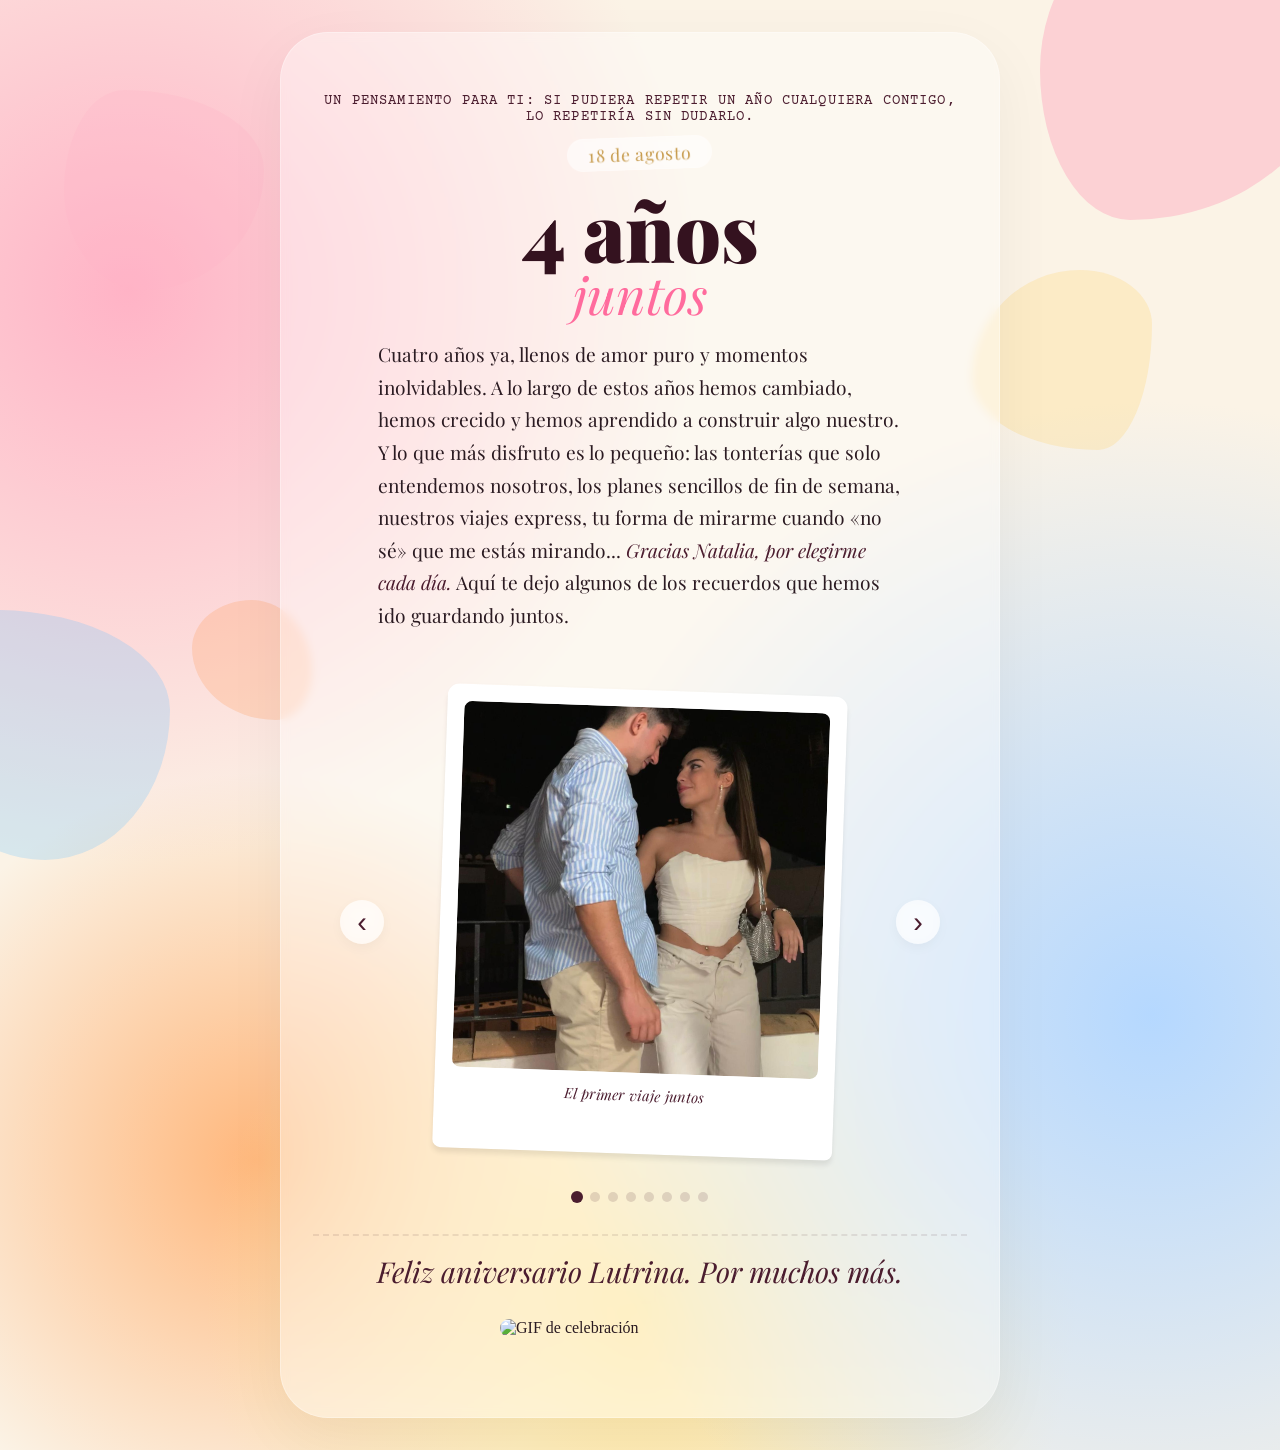
==== commit 6efea0c6: "UPDATE" ====
--- a/pagina2.html
+++ b/pagina2.html
@@ -84,31 +84,20 @@
     <h1 class="big-title">4 años<span>juntos</span></h1>
 
     <p class="love-text">
-      Cuatro años ya, y todavía hay días en los que te miro y siento
-      la misma emoción de las primeras semanas. Hemos cambiado, hemos
-      crecido, hemos aprendido a construir algo nuestro, y aun así lo
-      que más me gusta sigue siendo lo pequeño: las tonterías que solo
-      entendemos nosotros, los planes de domingo, tu forma de mirarme
-      cuando no sé que me estás mirando. <em>Gracias por elegirme cada día.</em>
-      Aquí van algunos de los recuerdos que hemos ido guardando por el camino.
+      Cuatro años ya, llenos de amor puro y momentos inolvidables.
+
+	A lo largo de estos años hemos cambiado, hemos crecido y hemos aprendido a construir algo nuestro. Y lo que más disfruto es lo pequeño: las tonterías que solo entendemos nosotros, los planes sencillos de fin de semana, nuestros viajes express, tu forma de mirarme cuando «no sé» que me estás mirando...
+	  <em>Gracias Natalia, por elegirme cada día.</em>
+      Aquí te dejo algunos de los recuerdos que hemos ido guardando juntos.
     </p>
 
     <div class="carousel">
       <button class="nav" id="prevBtn" aria-label="Foto anterior">‹</button>
       <div class="track-viewport" id="trackViewport">
-        <figure class="polaroid" style="--tilt:-3deg">
-          <div class="photo-frame">
-            <img src="fotos/1.jpg" alt="Recuerdo 1" onerror="this.style.display='none'; this.nextElementSibling.style.display='flex'">
-            <div class="fallback-icon" style="display:none; align-items:center; justify-content:center; width:100%; height:100%; flex-direction:column; gap:6px; background:var(--paper-deep);">
-              <svg viewBox="0 0 24 24" width="36" height="36"><path d="M4 7h3l1.5-2h7L17 7h3a1 1 0 0 1 1 1v11a1 1 0 0 1-1 1H4a1 1 0 0 1-1-1V8a1 1 0 0 1 1-1zm8 3a4 4 0 1 0 0 8 4 4 0 0 0 0-8z"/></svg>
-              <span style="font-family:var(--font-mono); font-size:12px; opacity:0.7;">Tu foto aquí</span>
-            </div>
-          </div>
-          <figcaption>Nuestra primera cita</figcaption>
-        </figure>
+
         <figure class="polaroid" style="--tilt:2deg">
           <div class="photo-frame">
-            <img src="fotos/2.jpg" alt="Recuerdo 2" onerror="this.style.display='none'; this.nextElementSibling.style.display='flex'">
+            <img src="Images/carrusel/1.jpeg" alt="Recuerdo 2" onerror="this.style.display='none'; this.nextElementSibling.style.display='flex'">
             <div class="fallback-icon" style="display:none; align-items:center; justify-content:center; width:100%; height:100%; flex-direction:column; gap:6px; background:var(--paper-deep);">
               <svg viewBox="0 0 24 24" width="36" height="36"><path d="M4 7h3l1.5-2h7L17 7h3a1 1 0 0 1 1 1v11a1 1 0 0 1-1 1H4a1 1 0 0 1-1-1V8a1 1 0 0 1 1-1zm8 3a4 4 0 1 0 0 8 4 4 0 0 0 0-8z"/></svg>
               <span style="font-family:var(--font-mono); font-size:12px; opacity:0.7;">Tu foto aquí</span>
@@ -116,9 +105,10 @@
           </div>
           <figcaption>El primer viaje juntos</figcaption>
         </figure>
+		
         <figure class="polaroid" style="--tilt:-1.5deg">
           <div class="photo-frame">
-            <img src="fotos/3.jpg" alt="Recuerdo 3" onerror="this.style.display='none'; this.nextElementSibling.style.display='flex'">
+            <img src="Images/carrusel/7.jpeg" alt="Recuerdo 3" onerror="this.style.display='none'; this.nextElementSibling.style.display='flex'">
             <div class="fallback-icon" style="display:none; align-items:center; justify-content:center; width:100%; height:100%; flex-direction:column; gap:6px; background:var(--paper-deep);">
               <svg viewBox="0 0 24 24" width="36" height="36"><path d="M4 7h3l1.5-2h7L17 7h3a1 1 0 0 1 1 1v11a1 1 0 0 1-1 1H4a1 1 0 0 1-1-1V8a1 1 0 0 1 1-1zm8 3a4 4 0 1 0 0 8 4 4 0 0 0 0-8z"/></svg>
               <span style="font-family:var(--font-mono); font-size:12px; opacity:0.7;">Tu foto aquí</span>
@@ -126,9 +116,10 @@
           </div>
           <figcaption>Una noche cualquiera de las buenas</figcaption>
         </figure>
+		
         <figure class="polaroid" style="--tilt:3deg">
           <div class="photo-frame">
-            <img src="fotos/4.jpg" alt="Recuerdo 4" onerror="this.style.display='none'; this.nextElementSibling.style.display='flex'">
+            <img src="Images/carrusel/4.jpeg" alt="Recuerdo 4" onerror="this.style.display='none'; this.nextElementSibling.style.display='flex'">
             <div class="fallback-icon" style="display:none; align-items:center; justify-content:center; width:100%; height:100%; flex-direction:column; gap:6px; background:var(--paper-deep);">
               <svg viewBox="0 0 24 24" width="36" height="36"><path d="M4 7h3l1.5-2h7L17 7h3a1 1 0 0 1 1 1v11a1 1 0 0 1-1 1H4a1 1 0 0 1-1-1V8a1 1 0 0 1 1-1zm8 3a4 4 0 1 0 0 8 4 4 0 0 0 0-8z"/></svg>
               <span style="font-family:var(--font-mono); font-size:12px; opacity:0.7;">Tu foto aquí</span>
@@ -136,9 +127,10 @@
           </div>
           <figcaption>Celebrando un cumpleaños</figcaption>
         </figure>
+		
         <figure class="polaroid" style="--tilt:-2deg">
           <div class="photo-frame">
-            <img src="fotos/5.jpg" alt="Recuerdo 5" onerror="this.style.display='none'; this.nextElementSibling.style.display='flex'">
+            <img src="Images/carrusel/2.jpeg" alt="Recuerdo 5" onerror="this.style.display='none'; this.nextElementSibling.style.display='flex'">
             <div class="fallback-icon" style="display:none; align-items:center; justify-content:center; width:100%; height:100%; flex-direction:column; gap:6px; background:var(--paper-deep);">
               <svg viewBox="0 0 24 24" width="36" height="36"><path d="M4 7h3l1.5-2h7L17 7h3a1 1 0 0 1 1 1v11a1 1 0 0 1-1 1H4a1 1 0 0 1-1-1V8a1 1 0 0 1 1-1zm8 3a4 4 0 1 0 0 8 4 4 0 0 0 0-8z"/></svg>
               <span style="font-family:var(--font-mono); font-size:12px; opacity:0.7;">Tu foto aquí</span>
@@ -146,9 +138,10 @@
           </div>
           <figcaption>Recuerdo Desbloqueado</figcaption>
         </figure>
+		
         <figure class="polaroid" style="--tilt:1.5deg">
           <div class="photo-frame">
-            <img src="fotos/6.jpg" alt="Recuerdo 6" onerror="this.style.display='none'; this.nextElementSibling.style.display='flex'">
+            <img src="Images/carrusel/5.jpeg" alt="Recuerdo 6" onerror="this.style.display='none'; this.nextElementSibling.style.display='flex'">
             <div class="fallback-icon" style="display:none; align-items:center; justify-content:center; width:100%; height:100%; flex-direction:column; gap:6px; background:var(--paper-deep);">
               <svg viewBox="0 0 24 24" width="36" height="36"><path d="M4 7h3l1.5-2h7L17 7h3a1 1 0 0 1 1 1v11a1 1 0 0 1-1 1H4a1 1 0 0 1-1-1V8a1 1 0 0 1 1-1zm8 3a4 4 0 1 0 0 8 4 4 0 0 0 0-8z"/></svg>
               <span style="font-family:var(--font-mono); font-size:12px; opacity:0.7;">Tu foto aquí</span>
@@ -156,6 +149,40 @@
           </div>
           <figcaption>18 de agosto, otra vez</figcaption>
         </figure>
+		
+		<figure class="polaroid" style="--tilt:-3deg">
+          <div class="photo-frame">
+            <img src="Images/carrusel/8.jpeg" alt="Recuerdo 1" onerror="this.style.display='none'; this.nextElementSibling.style.display='flex'">
+            <div class="fallback-icon" style="display:none; align-items:center; justify-content:center; width:100%; height:100%; flex-direction:column; gap:6px; background:var(--paper-deep);">
+              <svg viewBox="0 0 24 24" width="36" height="36"><path d="M4 7h3l1.5-2h7L17 7h3a1 1 0 0 1 1 1v11a1 1 0 0 1-1 1H4a1 1 0 0 1-1-1V8a1 1 0 0 1 1-1zm8 3a4 4 0 1 0 0 8 4 4 0 0 0 0-8z"/></svg>
+              <span style="font-family:var(--font-mono); font-size:12px; opacity:0.7;">Tu foto aquí</span>
+            </div>
+          </div>
+          <figcaption>Nuestro primer beso</figcaption>
+        </figure>
+		
+		<figure class="polaroid" style="--tilt:2deg">
+          <div class="photo-frame">
+            <img src="Images/carrusel/6.jpeg" alt="Recuerdo 2" onerror="this.style.display='none'; this.nextElementSibling.style.display='flex'">
+            <div class="fallback-icon" style="display:none; align-items:center; justify-content:center; width:100%; height:100%; flex-direction:column; gap:6px; background:var(--paper-deep);">
+              <svg viewBox="0 0 24 24" width="36" height="36"><path d="M4 7h3l1.5-2h7L17 7h3a1 1 0 0 1 1 1v11a1 1 0 0 1-1 1H4a1 1 0 0 1-1-1V8a1 1 0 0 1 1-1zm8 3a4 4 0 1 0 0 8 4 4 0 0 0 0-8z"/></svg>
+              <span style="font-family:var(--font-mono); font-size:12px; opacity:0.7;">Tu foto aquí</span>
+            </div>
+          </div>
+          <figcaption>Nuestra playita de Verano</figcaption>
+        </figure>
+		
+		 <figure class="polaroid" style="--tilt:-1.5deg">
+          <div class="photo-frame">
+            <img src="Images/carrusel/7.jpeg" alt="Recuerdo 3" onerror="this.style.display='none'; this.nextElementSibling.style.display='flex'">
+            <div class="fallback-icon" style="display:none; align-items:center; justify-content:center; width:100%; height:100%; flex-direction:column; gap:6px; background:var(--paper-deep);">
+              <svg viewBox="0 0 24 24" width="36" height="36"><path d="M4 7h3l1.5-2h7L17 7h3a1 1 0 0 1 1 1v11a1 1 0 0 1-1 1H4a1 1 0 0 1-1-1V8a1 1 0 0 1 1-1zm8 3a4 4 0 1 0 0 8 4 4 0 0 0 0-8z"/></svg>
+              <span style="font-family:var(--font-mono); font-size:12px; opacity:0.7;">Tu foto aquí</span>
+            </div>
+          </div>
+          <figcaption>Nuestra primera cita 😂</figcaption>
+        </figure>
+		
       </div>
       <button class="nav" id="nextBtn" aria-label="Foto siguiente">›</button>
     </div>
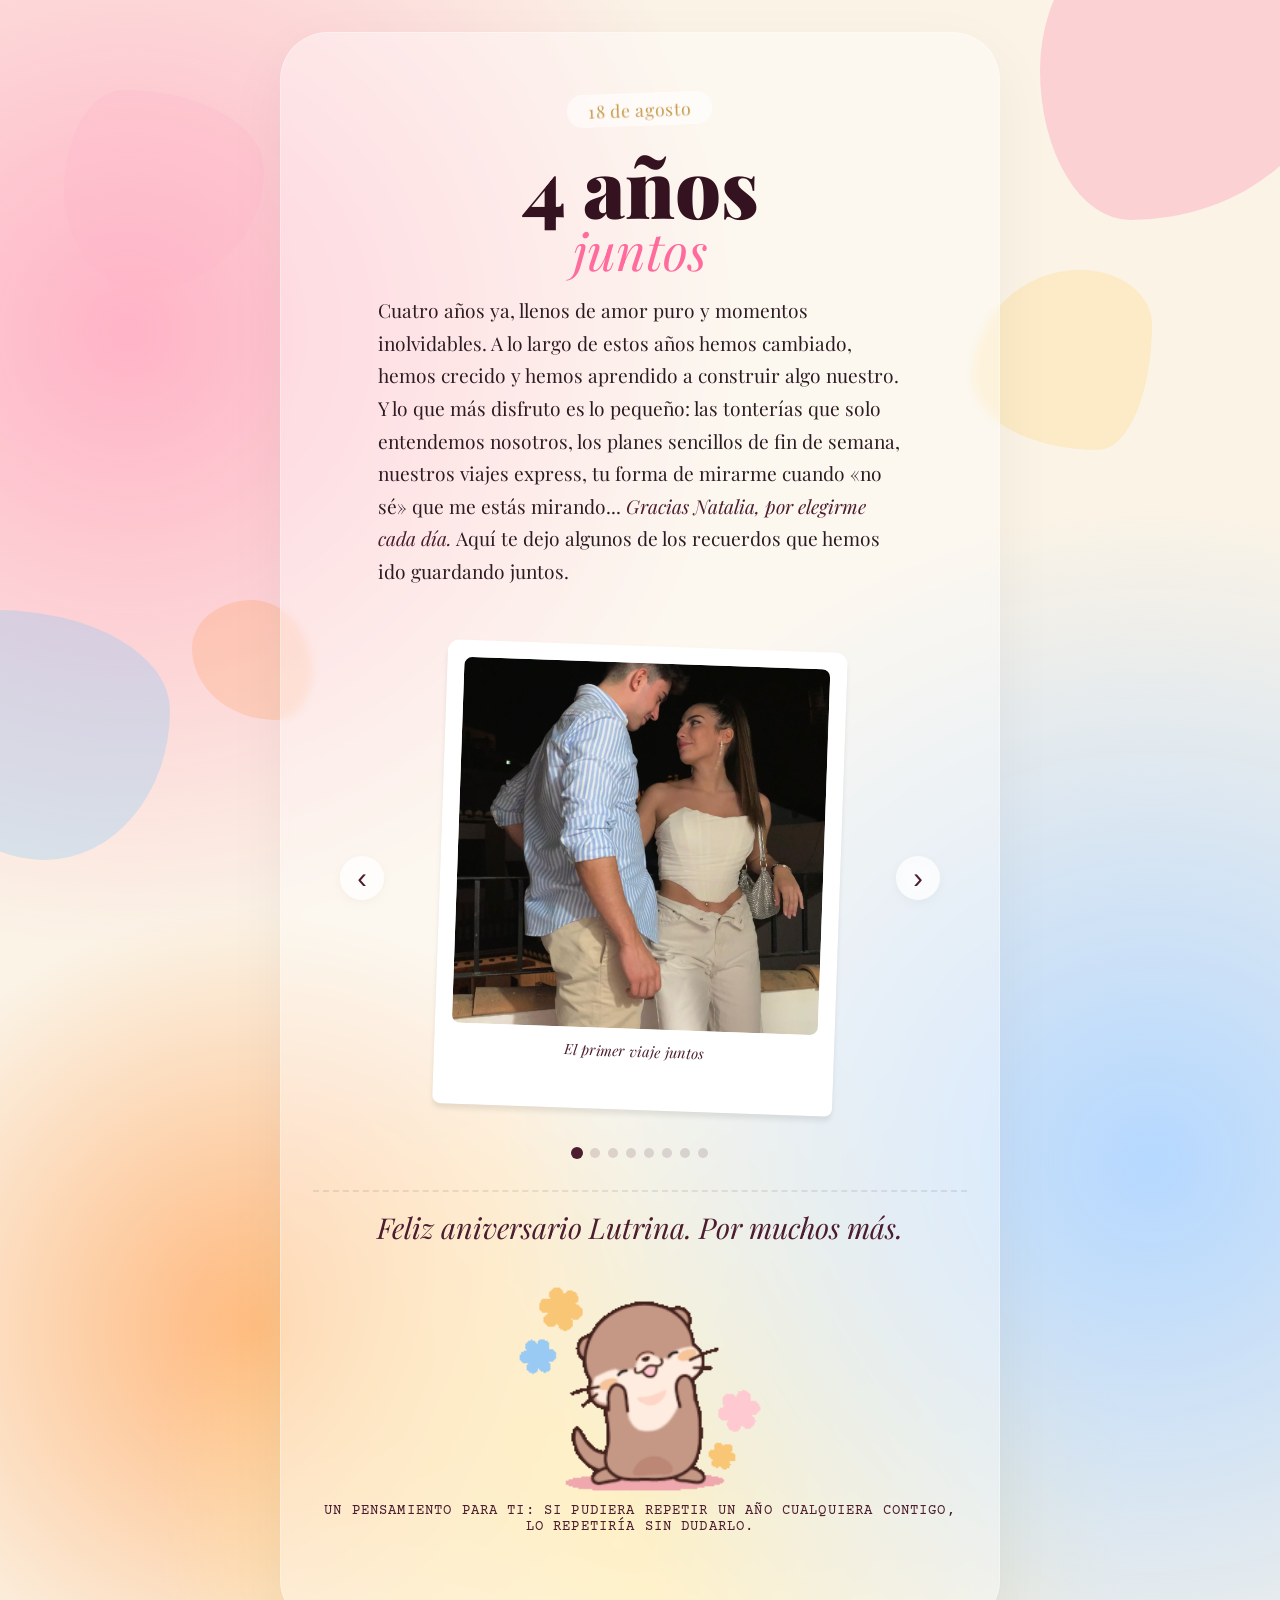
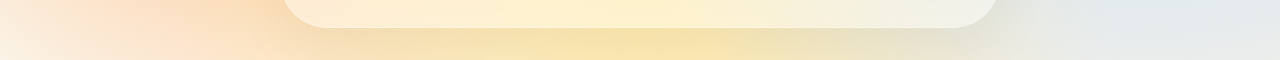
==== commit 1e988e86: "UPDATE" ====
--- a/pagina2.html
+++ b/pagina2.html
@@ -79,7 +79,7 @@
   </div>
 
   <div class="letter-page">
-    <p class="daily-phrase" id="dailyPhrase"></p>
+    
     <span class="date-stamp">18 de agosto</span>
     <h1 class="big-title">4 años<span>juntos</span></h1>
 
@@ -108,7 +108,7 @@
 		
         <figure class="polaroid" style="--tilt:-1.5deg">
           <div class="photo-frame">
-            <img src="Images/carrusel/7.jpeg" alt="Recuerdo 3" onerror="this.style.display='none'; this.nextElementSibling.style.display='flex'">
+            <img src="Images/carrusel/3.jpeg" alt="Recuerdo 3" onerror="this.style.display='none'; this.nextElementSibling.style.display='flex'">
             <div class="fallback-icon" style="display:none; align-items:center; justify-content:center; width:100%; height:100%; flex-direction:column; gap:6px; background:var(--paper-deep);">
               <svg viewBox="0 0 24 24" width="36" height="36"><path d="M4 7h3l1.5-2h7L17 7h3a1 1 0 0 1 1 1v11a1 1 0 0 1-1 1H4a1 1 0 0 1-1-1V8a1 1 0 0 1 1-1zm8 3a4 4 0 1 0 0 8 4 4 0 0 0 0-8z"/></svg>
               <span style="font-family:var(--font-mono); font-size:12px; opacity:0.7;">Tu foto aquí</span>
@@ -193,8 +193,10 @@
 	
 	 <!-- GIF -->
     <div class="gif-wrapper">
-      <img src="images/cute-otter.gif" alt="GIF de celebración" loading="lazy">
+      <img src="Images/cute-otter.gif" alt="GIF de celebración" loading="lazy">
     </div>
+	
+	<p class="daily-phrase" id="dailyPhrase"></p>
 	
   </div>
 
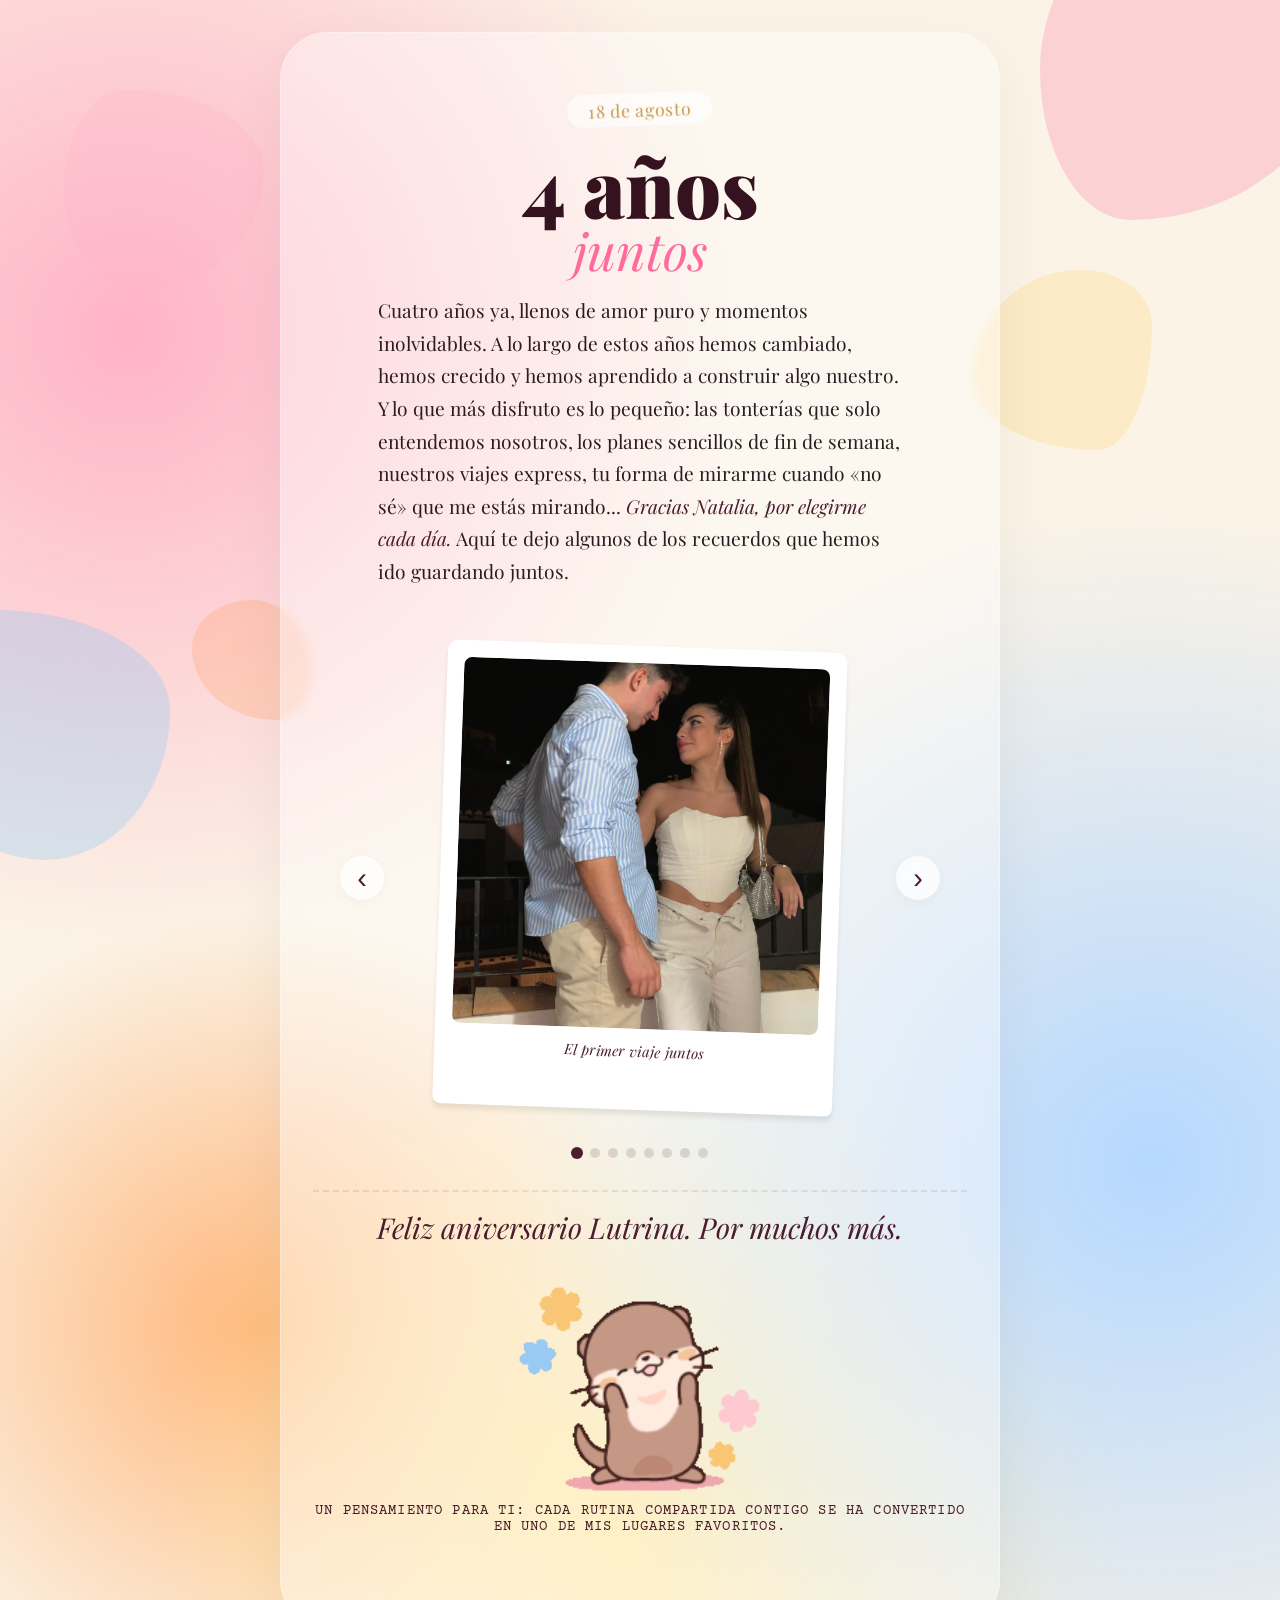
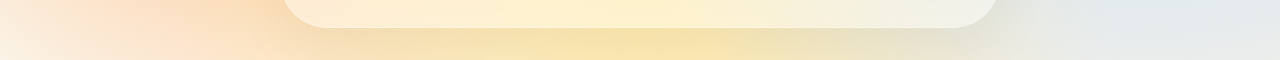
==== commit dd297cd0: "UPDATE" ====
--- a/pagina2.html
+++ b/pagina2.html
@@ -203,7 +203,7 @@
 <script>
 (function(){
   // Frase del día
-  var START_DATE = new Date(2026, 7, 21);
+  var START_DATE = new Date(2026, 8, 16);
   var dailyPhraseEl = document.getElementById('dailyPhrase');
 
   function getTodayIndex(){
--- a/styles.css
+++ b/styles.css
@@ -163,7 +163,7 @@
   position: absolute;
   inset: 0;
   z-index: 1;
-  background-image: url('images/Lock.png');
+  background-image: url('Images/Lock.png');
   background-size: cover;
   background-position: center;
   opacity: 0.15;
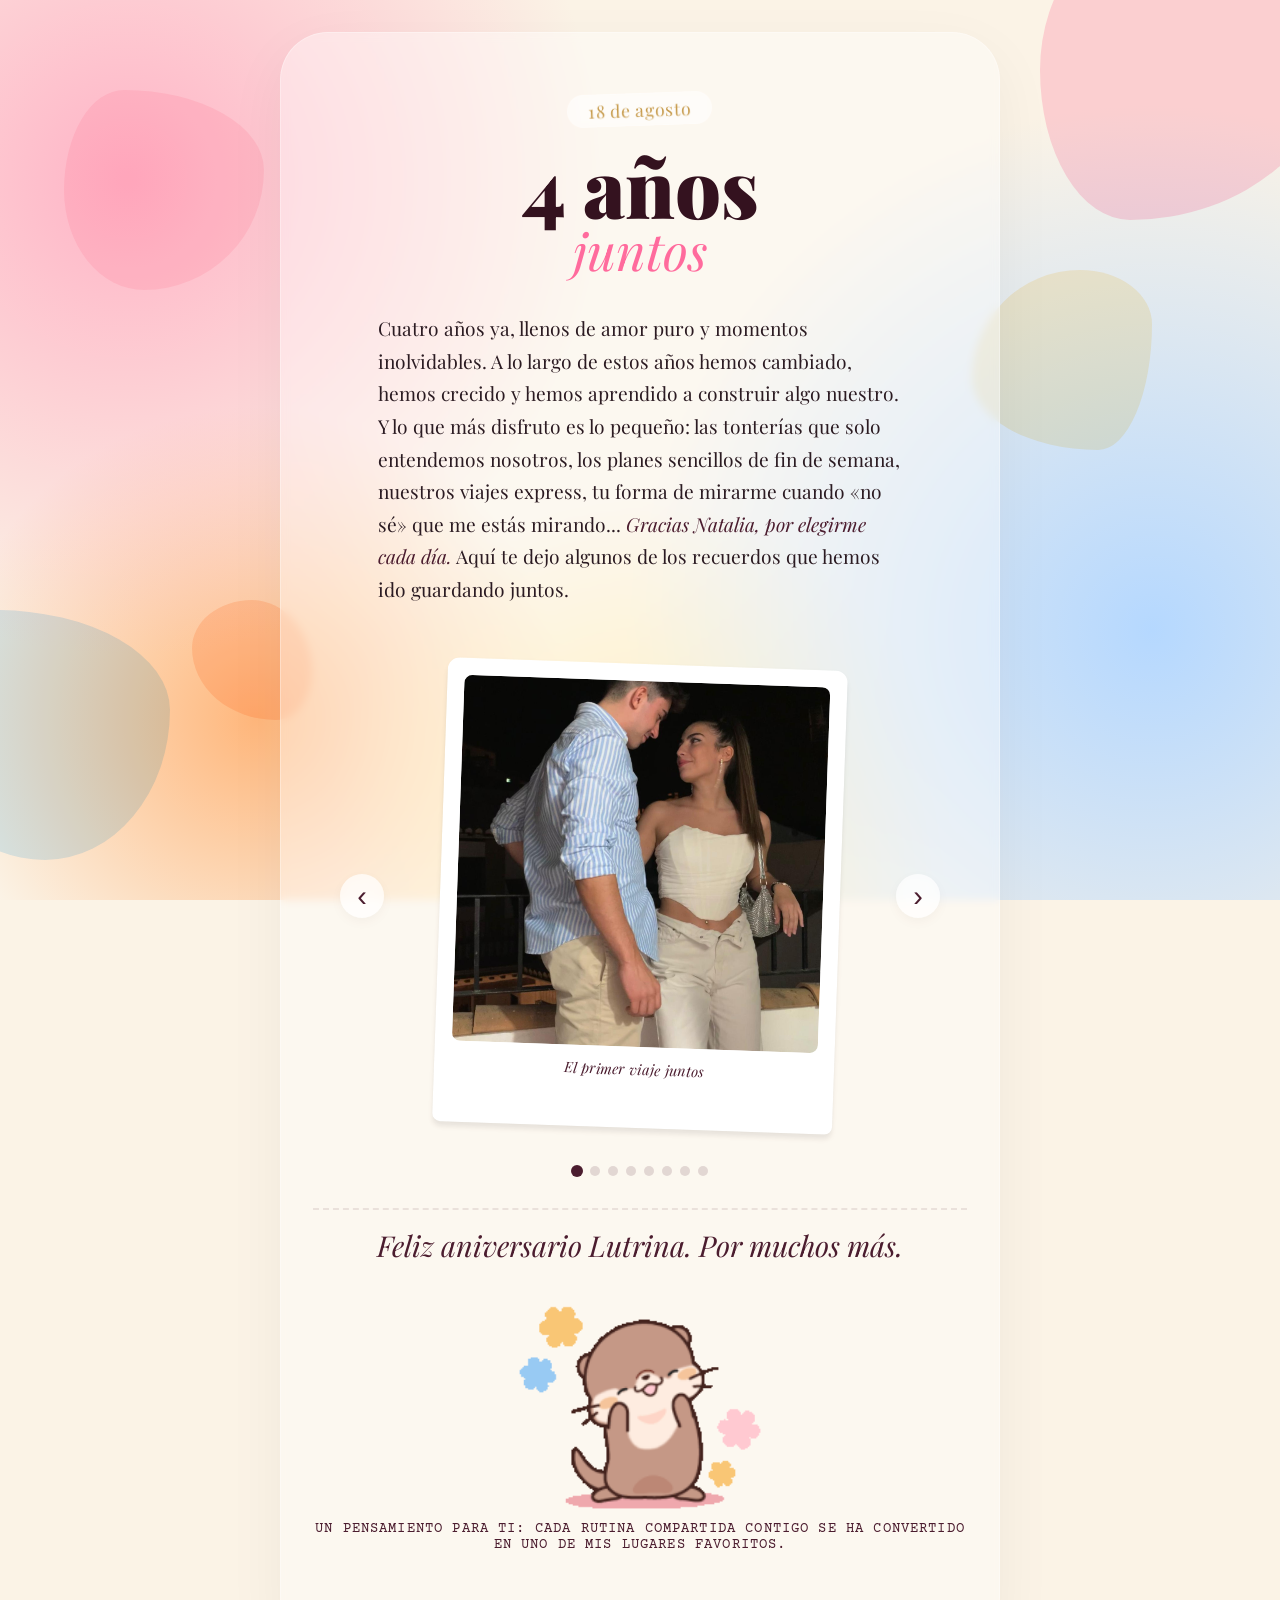
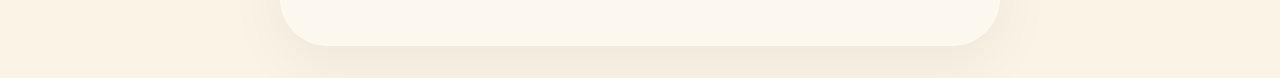
==== commit edbabe6a: "Update pagina2.html" ====
--- a/pagina2.html
+++ b/pagina2.html
@@ -83,6 +83,7 @@
     <span class="date-stamp">18 de agosto</span>
     <h1 class="big-title">4 años<span>juntos</span></h1>
 
+	<br>
     <p class="love-text">
       Cuatro años ya, llenos de amor puro y momentos inolvidables.
 
--- a/styles.css
+++ b/styles.css
@@ -25,45 +25,59 @@
 
 *{ box-sizing: border-box; }
 
-html, body{
-  margin:0; padding:0;
-  min-height:100vh;
-  background: var(--paper);
+html, body {
+  margin: 0;
+  padding: 0;
+  min-height: 100vh;
+  min-height: 100dvh;               /* para iOS dinámico */
+  background: var(--paper);          /* color base sólido */
+  font-family: var(--font-main);
   color: var(--ink);
-  font-family: var(--font-main);
-}
-
-body{
+}
+
+body {
+  overflow-x: hidden;
+  width: 100%;
+  display: flex;
+  align-items: center;
+  justify-content: center;
+  padding: 32px 20px;
+  position: relative;
+  background: transparent;          /* hereda el color del html */
+  /* Elimina cualquier background-image que hubiera aquí */
+}
+
+.collage-bg {
+  position: fixed;
+  top: 0;
+  left: 0;
+  width: 100vw;
+  height: 100vh;
+  height: 100dvh;                   /* prioridad para iOS */
+  min-height: 100vh;
+  min-height: 100dvh;
+  z-index: 0;
+  pointer-events: none;
+  overflow: hidden;
+  background-color: var(--paper);   /* base sólida */
   background-image:
     radial-gradient(circle at 10% 20%, var(--pink-light) 0%, transparent 35%),
     radial-gradient(circle at 90% 70%, var(--blue-light) 0%, transparent 40%),
     radial-gradient(circle at 50% 90%, var(--yellow-light) 0%, transparent 30%),
     radial-gradient(circle at 20% 80%, var(--orange-light) 0%, transparent 25%);
-  overflow-x: hidden;
-  width: 100%;
-  min-height: 100vh;
-  min-height: 100dvh;
-  display: flex;
-  align-items: center;
-  justify-content: center;
-  padding: 32px 20px;
-  position: relative;
-}
-
-/* ===== Fondo collage (z-index 0) ===== */
-.collage-bg{
-  position: fixed;
-  inset: 0;
-  z-index: 0;
-  pointer-events: none;
-  overflow: hidden;
-}
-.shape{
+  /* Asegura que el degradado se extienda correctamente */
+  background-size: 100% 100%;
+  background-repeat: no-repeat;
+  will-change: transform;           /* mejora rendimiento en scroll */
+}
+
+.shape {
   position: absolute;
   border-radius: 50%;
   opacity: 0.25;
   mix-blend-mode: multiply;
 }
+
 .shape-1{
   width: 300px; height: 300px;
   top: -80px; right: -60px;
@@ -604,8 +618,12 @@
 
   /* Página 2 */
   .letter-page{ padding: 32px 16px 60px; border-radius: 32px; }
-  .big-title{ font-size: 2.8rem; }
-  .big-title span{ font-size: 1.8rem; }
+  .big-title {
+    font-size: clamp(5.8rem, 10vw, 5.8rem);
+  }
+  .big-title span {
+    font-size: clamp(4.2rem, 8vw, 4.8rem);
+  }
   .love-text{ font-size: 1rem; padding: 0 4px; }
   .carousel{ gap: 6px; }
   .track-viewport{ height: 320px; }  /* Aumentado para que quepa mejor */
